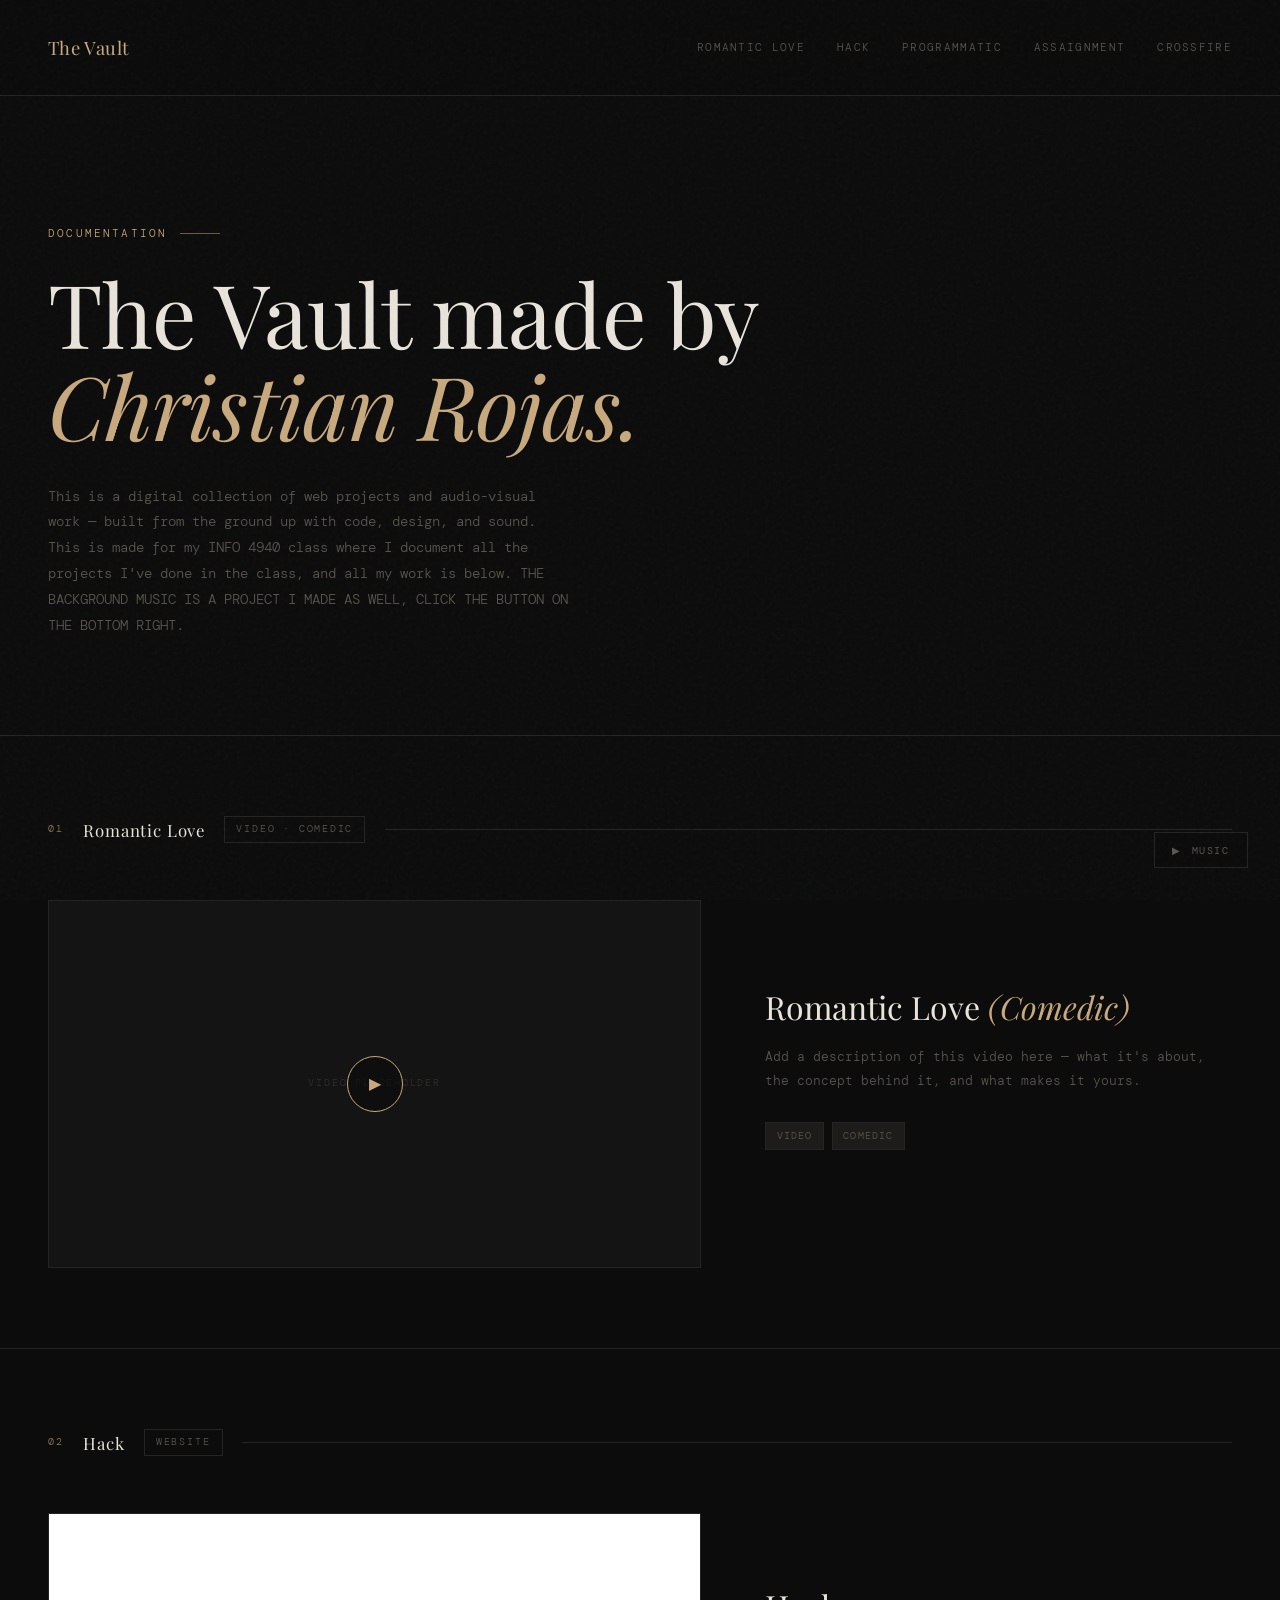
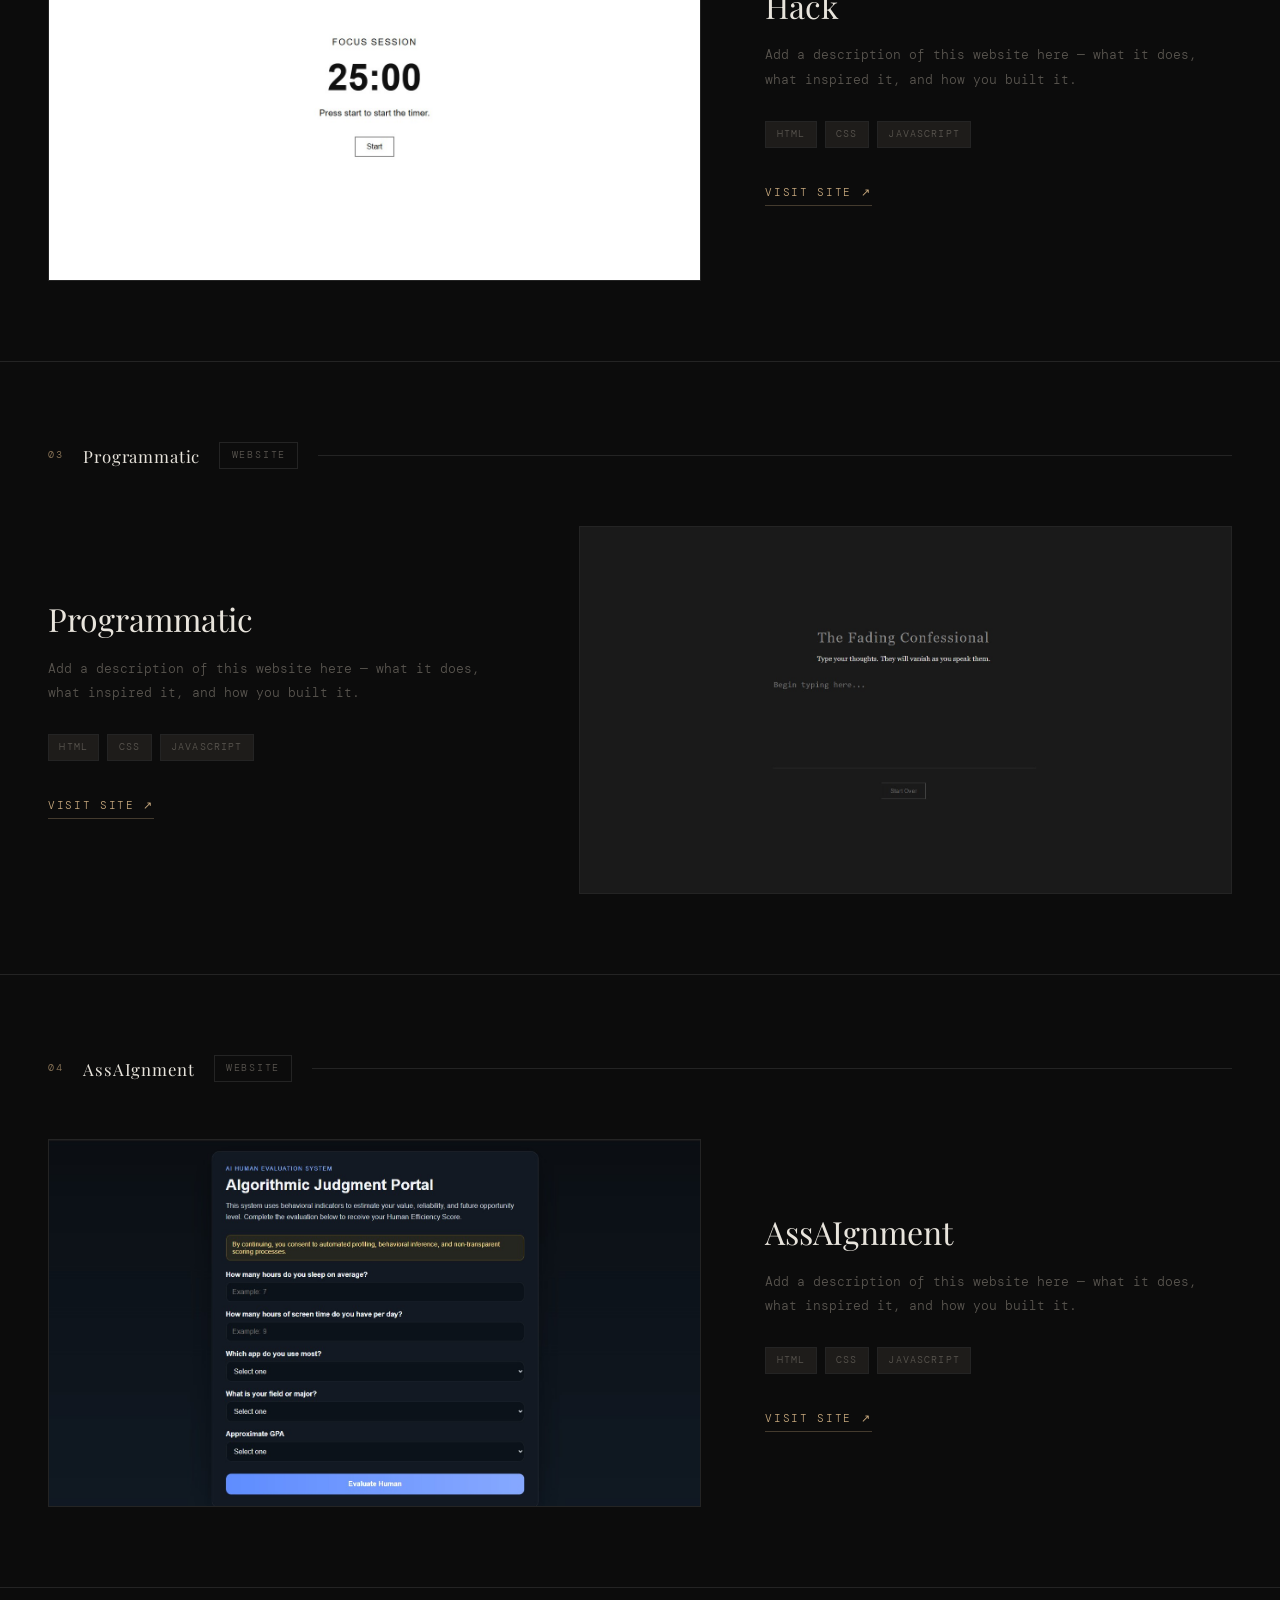
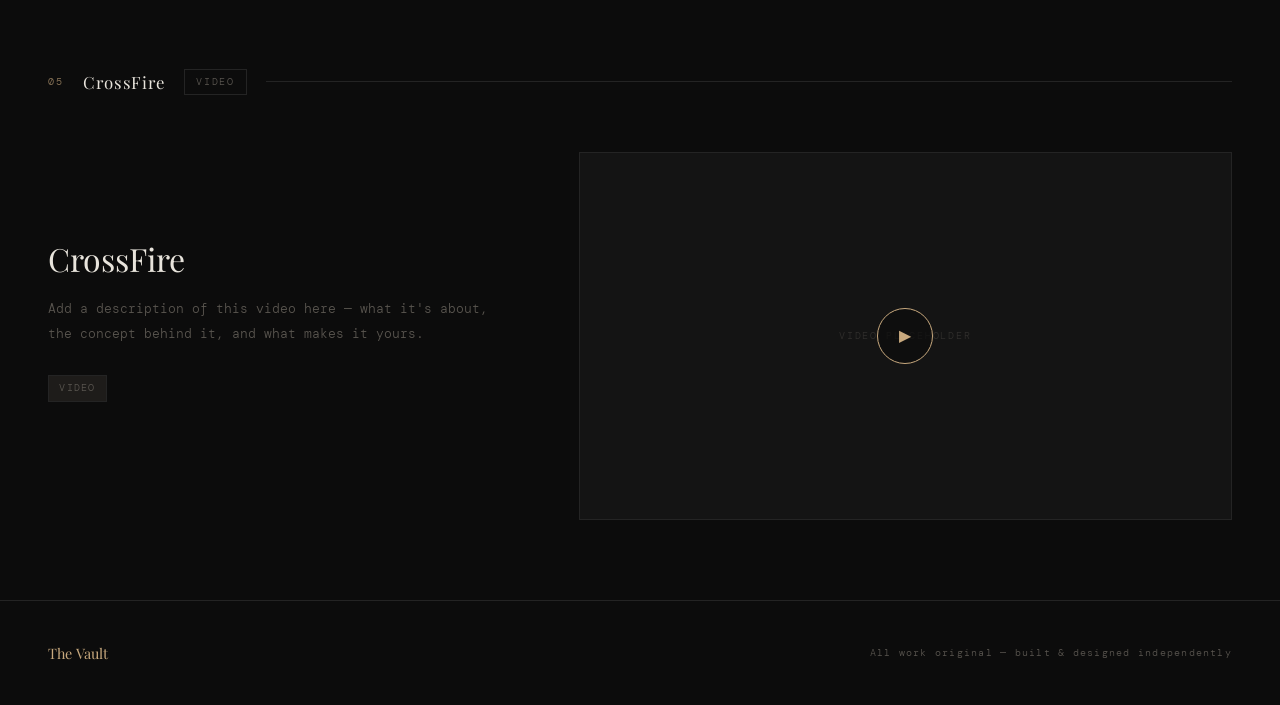
==== index.html @ bc189d31 "Update index.html" ====
<!DOCTYPE html>
<html lang="en">
<head>
  <meta charset="UTF-8" />
  <meta name="viewport" content="width=device-width, initial-scale=1.0" />
  <title>Portfolio — Creative Works</title>
  <link href="https://fonts.googleapis.com/css2?family=Playfair+Display:ital,wght@0,400;0,700;1,400&family=DM+Mono:wght@300;400&display=swap" rel="stylesheet" />
  <link rel="stylesheet" href="style.css" />
</head>
<body>

  <!-- ── BACKGROUND AUDIO ── -->
  <!-- Add your audio file path to the src attribute below -->
  <!-- Example: <source src="background.mp3" type="audio/mpeg"> -->
  <audio id="bg-audio" loop>
    <source src="background.mp3" type="audio/mpeg">
  </audio>

  <!-- ── MUSIC TOGGLE BUTTON ── -->
  <!-- This button floats in the bottom-right corner at all times -->
  <button id="music-btn" aria-label="Toggle background music">
    <span id="music-icon">▶</span>
    <span id="music-label">Music</span>
  </button>

  <!-- HEADER -->
  <header>
    <div class="logo">The Vault</div>
    <nav>
      <a href="#romantic-love">Romantic Love</a>
      <a href="#hack">Hack</a>
      <a href="#programmatic">Programmatic</a>
      <a href="#assaignment">AssAIgnment</a>
      <a href="#crossfire">CrossFire</a>
    </nav>
  </header>

  <!-- HERO -->
  <div class="hero">
    <div class="hero-label">Documentation</div>
    <h1>The Vault made by<br /><em>Christian Rojas.</em></h1>
    <p class="hero-desc">
      This is a digital collection of web projects and audio-visual work —
      built from the ground up with code, design, and sound. This is made for my INFO 4940 class where I document all the projects I've done in the class, and all my work is below. 
      THE BACKGROUND MUSIC IS A PROJECT I MADE AS WELL, CLICK THE BUTTON ON THE BOTTOM RIGHT.
    </p>
  </div>

  <!-- ── 01 · ROMANTIC LOVE ── -->
  <section id="romantic-love">
    <div class="section-divider">
      <span class="section-num">01</span>
      <h2>Romantic Love</h2>
      <span class="section-type">Video · Comedic</span>
    </div>
    <div class="project-layout">
      <div class="project-media">
        <div class="video-thumb">
          <!-- Replace src with your actual video file path -->
          <!-- <video src="videos/romantic-love.mp4" preload="metadata"></video> -->
          <span class="preview-placeholder">Video Placeholder</span>
          <div class="play-btn">▶</div>
        </div>
      </div>
      <div class="project-info">
        <div class="project-title">Romantic Love <em>(Comedic)</em></div>
        <div class="project-desc">
          Add a description of this video here — what it's about, the concept behind it, and what makes it yours.
        </div>
        <div class="card-tags">
          <span class="tag">Video</span>
          <span class="tag">Comedic</span>
        </div>
      </div>
    </div>
  </section>

  <!-- ── 02 · HACK ── -->
  <section id="hack">
    <div class="section-divider">
      <span class="section-num">02</span>
      <h2>Hack</h2>
      <span class="section-type">Website</span>
    </div>
    <div class="project-layout">
      <div class="project-media">
        <div class="preview-strip">
          <img src="HACK.jpg" alt="Hack preview" />
        </div>
      </div>
      <div class="project-info">
        <div class="project-title">Hack</div>
        <div class="project-desc">
          Add a description of this website here — what it does, what inspired it, and how you built it.
        </div>
        <div class="card-tags">
          <span class="tag">HTML</span>
          <span class="tag">CSS</span>
          <span class="tag">JavaScript</span>
        </div>
        <a class="project-link" href="https://codepen.io/cr658-stack/pen/MYjvwNa" target="_blank">Visit Site ↗</a>
      </div>
    </div>
  </section>

  <!-- ── 03 · PROGRAMMATIC ── -->
  <section id="programmatic">
    <div class="section-divider">
      <span class="section-num">03</span>
      <h2>Programmatic</h2>
      <span class="section-type">Website</span>
    </div>
    <div class="project-layout reverse">
      <div class="project-media">
        <div class="preview-strip">
          <img src="Fading Confessional.jpg" alt="Programmatic preview" /> 
        </div>
      </div>
      <div class="project-info">
        <div class="project-title">Programmatic</div>
        <div class="project-desc">
          Add a description of this website here — what it does, what inspired it, and how you built it.
        </div>
        <div class="card-tags">
          <span class="tag">HTML</span>
          <span class="tag">CSS</span>
          <span class="tag">JavaScript</span>
        </div>
        <a class="project-link" href="https://codepen.io/cr658-stack/pen/YPGXGzw" target="_blank">Visit Site ↗</a>
      </div>
    </div>
  </section>

  <!-- ── 04 · ASSAIGNMENT ── -->
  <section id="assaignment">
    <div class="section-divider">
      <span class="section-num">04</span>
      <h2>AssAIgnment</h2>
      <span class="section-type">Website</span>
    </div>
    <div class="project-layout">
      <div class="project-media">
        <div class="preview-strip">
          <img src="AssAIgnment.jpg" alt="AssAIgnment preview" /> 
        </div>
      </div>
      <div class="project-info">
        <div class="project-title">AssAIgnment</div>
        <div class="project-desc">
          Add a description of this website here — what it does, what inspired it, and how you built it.
        </div>
        <div class="card-tags">
          <span class="tag">HTML</span>
          <span class="tag">CSS</span>
          <span class="tag">JavaScript</span>
        </div>
        <a class="project-link" href="https://codepen.io/cr658-stack/pen/bNwaZyO" target="_blank">Visit Site ↗</a>
      </div>
    </div>
  </section>

  <!-- ── 05 · CROSSFIRE ── -->
  <section id="crossfire">
    <div class="section-divider">
      <span class="section-num">05</span>
      <h2>CrossFire</h2>
      <span class="section-type">Video</span>
    </div>
    <div class="project-layout reverse">
      <div class="project-media">
        <div class="video-thumb">
          <!-- Replace src with your actual video file path -->
          <!-- <video src="videos/crossfire.mp4" preload="metadata"></video> -->
          <span class="preview-placeholder">Video Placeholder</span>
          <div class="play-btn">▶</div>
        </div>
      </div>
      <div class="project-info">
        <div class="project-title">CrossFire</div>
        <div class="project-desc">
          Add a description of this video here — what it's about, the concept behind it, and what makes it yours.
        </div>
        <div class="card-tags">
          <span class="tag">Video</span>
        </div>
      </div>
    </div>
  </section>

  <!-- FOOTER -->
  <footer>
    <div class="footer-name">The Vault</div>
    <div class="footer-note">All work original — built &amp; designed independently</div>
  </footer>

  <script src="script.js"></script>
</body>
</html>
---- style.css ----
*, *::before, *::after { margin: 0; padding: 0; box-sizing: border-box; }

:root {
  --bg: #0c0c0c;
  --surface: #141414;
  --border: #242424;
  --text: #e8e4dc;
  --muted: #5a5650;
  --accent: #c8a97e;
  --accent-dim: rgba(200, 169, 126, 0.12);
  --tag-bg: #1e1c1a;
}

html { scroll-behavior: smooth; }

body {
  background: var(--bg);
  color: var(--text);
  font-family: 'DM Mono', monospace;
  font-weight: 300;
  line-height: 1.7;
  min-height: 100vh;
  overflow-x: hidden;
}

/* ── NOISE OVERLAY ── */
body::before {
  content: '';
  position: fixed;
  inset: 0;
  background-image: url("data:image/svg+xml,%3Csvg viewBox='0 0 256 256' xmlns='http://www.w3.org/2000/svg'%3E%3Cfilter id='noise'%3E%3CfeTurbulence type='fractalNoise' baseFrequency='0.9' numOctaves='4' stitchTiles='stitch'/%3E%3C/filter%3E%3Crect width='100%25' height='100%25' filter='url(%23noise)' opacity='0.04'/%3E%3C/svg%3E");
  pointer-events: none;
  z-index: 999;
  opacity: 0.6;
}

/* ── HEADER ── */
header {
  display: flex;
  justify-content: space-between;
  align-items: center;
  padding: 2rem 3rem;
  border-bottom: 1px solid var(--border);
  position: sticky;
  top: 0;
  background: rgba(12, 12, 12, 0.92);
  backdrop-filter: blur(12px);
  z-index: 100;
}

.logo {
  font-family: 'Playfair Display', serif;
  font-size: 1.15rem;
  letter-spacing: 0.02em;
  color: var(--accent);
}

nav {
  display: flex;
  gap: 2rem;
}

nav a {
  color: var(--muted);
  text-decoration: none;
  font-size: 0.68rem;
  letter-spacing: 0.12em;
  text-transform: uppercase;
  transition: color 0.2s;
}

nav a:hover { color: var(--text); }

/* ── HERO ── */
.hero {
  padding: 8rem 3rem 6rem;
  max-width: 900px;
}

.hero-label {
  font-size: 0.68rem;
  letter-spacing: 0.2em;
  text-transform: uppercase;
  color: var(--accent);
  margin-bottom: 1.5rem;
  display: flex;
  align-items: center;
  gap: 0.8rem;
}

.hero-label::after {
  content: '';
  display: block;
  width: 40px;
  height: 1px;
  background: var(--accent);
  opacity: 0.5;
}

h1 {
  font-family: 'Playfair Display', serif;
  font-size: clamp(3rem, 7vw, 5.5rem);
  line-height: 1.05;
  font-weight: 400;
  letter-spacing: -0.01em;
  margin-bottom: 2rem;
}

h1 em {
  font-style: italic;
  color: var(--accent);
}

.hero-desc {
  font-size: 0.85rem;
  color: var(--muted);
  max-width: 520px;
  line-height: 1.9;
}

/* ── SECTION ── */
section {
  padding: 5rem 3rem;
  border-top: 1px solid var(--border);
}

/* ── SECTION DIVIDER ── */
.section-divider {
  display: flex;
  align-items: center;
  gap: 1.2rem;
  margin-bottom: 3.5rem;
}

.section-num {
  font-size: 0.62rem;
  letter-spacing: 0.2em;
  color: var(--accent);
  opacity: 0.7;
}

.section-divider h2 {
  font-family: 'Playfair Display', serif;
  font-size: 1.05rem;
  font-weight: 400;
  letter-spacing: 0.05em;
  color: var(--text);
  white-space: nowrap;
}

.section-type {
  font-size: 0.62rem;
  letter-spacing: 0.18em;
  text-transform: uppercase;
  color: var(--muted);
  padding: 0.25rem 0.7rem;
  border: 1px solid var(--border);
}

.section-divider::after {
  content: '';
  flex: 1;
  height: 1px;
  background: var(--border);
}

/* ── PROJECT LAYOUT ── */
.project-layout {
  display: grid;
  grid-template-columns: 1.4fr 1fr;
  gap: 4rem;
  align-items: center;
}

.project-layout.reverse {
  grid-template-columns: 1fr 1.4fr;
}

.project-layout.reverse .project-media { order: 2; }
.project-layout.reverse .project-info  { order: 1; }

/* ── PROJECT MEDIA ── */
.preview-strip {
  width: 100%;
  aspect-ratio: 16/9;
  background: var(--surface);
  border: 1px solid var(--border);
  display: flex;
  align-items: center;
  justify-content: center;
  overflow: hidden;
}

.preview-strip img {
  width: 100%;
  height: 100%;
  object-fit: cover;
  display: block;
}

.preview-placeholder {
  font-size: 0.62rem;
  letter-spacing: 0.18em;
  text-transform: uppercase;
  color: var(--muted);
  opacity: 0.4;
}

.video-thumb {
  width: 100%;
  aspect-ratio: 16/9;
  background: var(--surface);
  border: 1px solid var(--border);
  display: flex;
  align-items: center;
  justify-content: center;
  position: relative;
  overflow: hidden;
}

.video-thumb video {
  width: 100%;
  height: 100%;
  object-fit: cover;
  display: block;
}

.play-btn {
  position: absolute;
  width: 56px;
  height: 56px;
  border: 1px solid var(--accent);
  border-radius: 50%;
  display: flex;
  align-items: center;
  justify-content: center;
  color: var(--accent);
  font-size: 1rem;
  cursor: pointer;
  transition: background 0.2s, transform 0.2s;
  background: rgba(12, 12, 12, 0.7);
  z-index: 2;
}

.play-btn:hover {
  background: var(--accent);
  color: var(--bg);
  transform: scale(1.08);
}

/* ── PROJECT INFO ── */
.project-title {
  font-family: 'Playfair Display', serif;
  font-size: 2rem;
  font-weight: 400;
  line-height: 1.15;
  margin-bottom: 1.2rem;
}

.project-title em {
  font-style: italic;
  color: var(--accent);
}

.project-desc {
  font-size: 0.8rem;
  color: var(--muted);
  line-height: 1.9;
  margin-bottom: 1.8rem;
}

.card-tags {
  display: flex;
  flex-wrap: wrap;
  gap: 0.5rem;
  margin-bottom: 1.8rem;
}

.tag {
  font-size: 0.6rem;
  letter-spacing: 0.12em;
  text-transform: uppercase;
  padding: 0.28rem 0.65rem;
  background: var(--tag-bg);
  border: 1px solid var(--border);
  color: var(--muted);
}

.project-link {
  display: inline-block;
  font-size: 0.7rem;
  letter-spacing: 0.15em;
  text-transform: uppercase;
  color: var(--accent);
  text-decoration: none;
  border-bottom: 1px solid rgba(200, 169, 126, 0.3);
  padding-bottom: 0.2rem;
  transition: border-color 0.2s;
}

.project-link:hover {
  border-color: var(--accent);
}

/* ── MUSIC TOGGLE BUTTON ── */
#music-btn {
  position: fixed;
  bottom: 2rem;
  right: 2rem;
  z-index: 200;
  display: flex;
  align-items: center;
  gap: 0.6rem;
  padding: 0.65rem 1.1rem;
  background: rgba(12, 12, 12, 0.85);
  border: 1px solid var(--border);
  color: var(--muted);
  font-family: 'DM Mono', monospace;
  font-size: 0.65rem;
  letter-spacing: 0.15em;
  text-transform: uppercase;
  cursor: pointer;
  backdrop-filter: blur(10px);
  transition: border-color 0.2s, color 0.2s;
}

#music-btn:hover {
  border-color: var(--accent);
  color: var(--accent);
}

#music-btn.playing {
  border-color: var(--accent);
  color: var(--accent);
}

#music-icon {
  font-size: 0.6rem;
}

/* ── FOOTER ── */
footer {
  border-top: 1px solid var(--border);
  padding: 2.5rem 3rem;
  display: flex;
  justify-content: space-between;
  align-items: center;
}

.footer-name {
  font-family: 'Playfair Display', serif;
  font-size: 0.9rem;
  color: var(--accent);
}

.footer-note {
  font-size: 0.65rem;
  letter-spacing: 0.12em;
  color: var(--muted);
}

/* ── ANIMATIONS ── */
@keyframes fadeUp {
  from { opacity: 0; transform: translateY(24px); }
  to   { opacity: 1; transform: translateY(0); }
}

.hero > * {
  animation: fadeUp 0.7s ease both;
}

.hero > *:nth-child(1) { animation-delay: 0.1s; }
.hero > *:nth-child(2) { animation-delay: 0.2s; }
.hero > *:nth-child(3) { animation-delay: 0.35s; }

/* ── RESPONSIVE ── */
@media (max-width: 768px) {
  header { padding: 1.5rem; flex-direction: column; gap: 1rem; }
  nav { gap: 1rem; flex-wrap: wrap; justify-content: center; }
  .hero { padding: 5rem 1.5rem 4rem; }
  section { padding: 4rem 1.5rem; }
  .project-layout,
  .project-layout.reverse {
    grid-template-columns: 1fr;
    gap: 2rem;
  }
  .project-layout.reverse .project-media { order: 0; }
  .project-layout.reverse .project-info  { order: 0; }
  footer { flex-direction: column; gap: 0.5rem; text-align: center; padding: 2rem 1.5rem; }
}
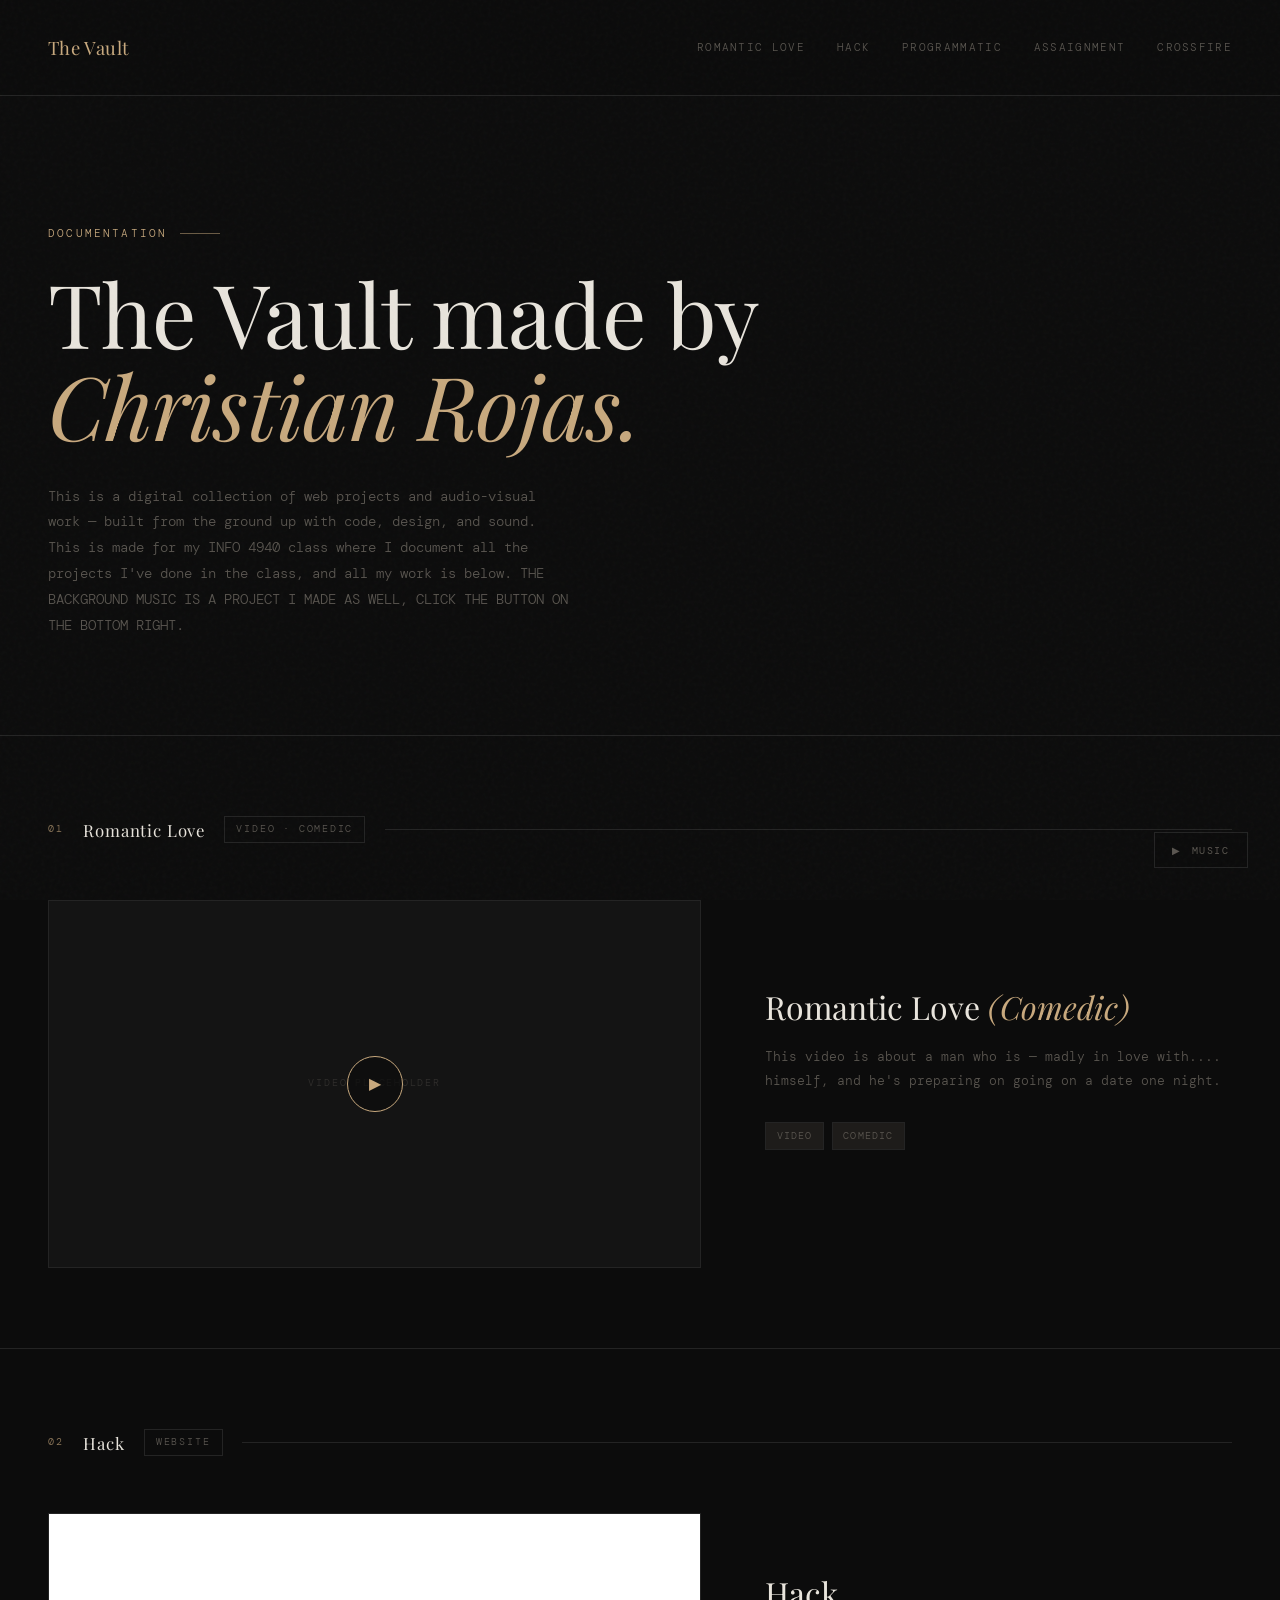
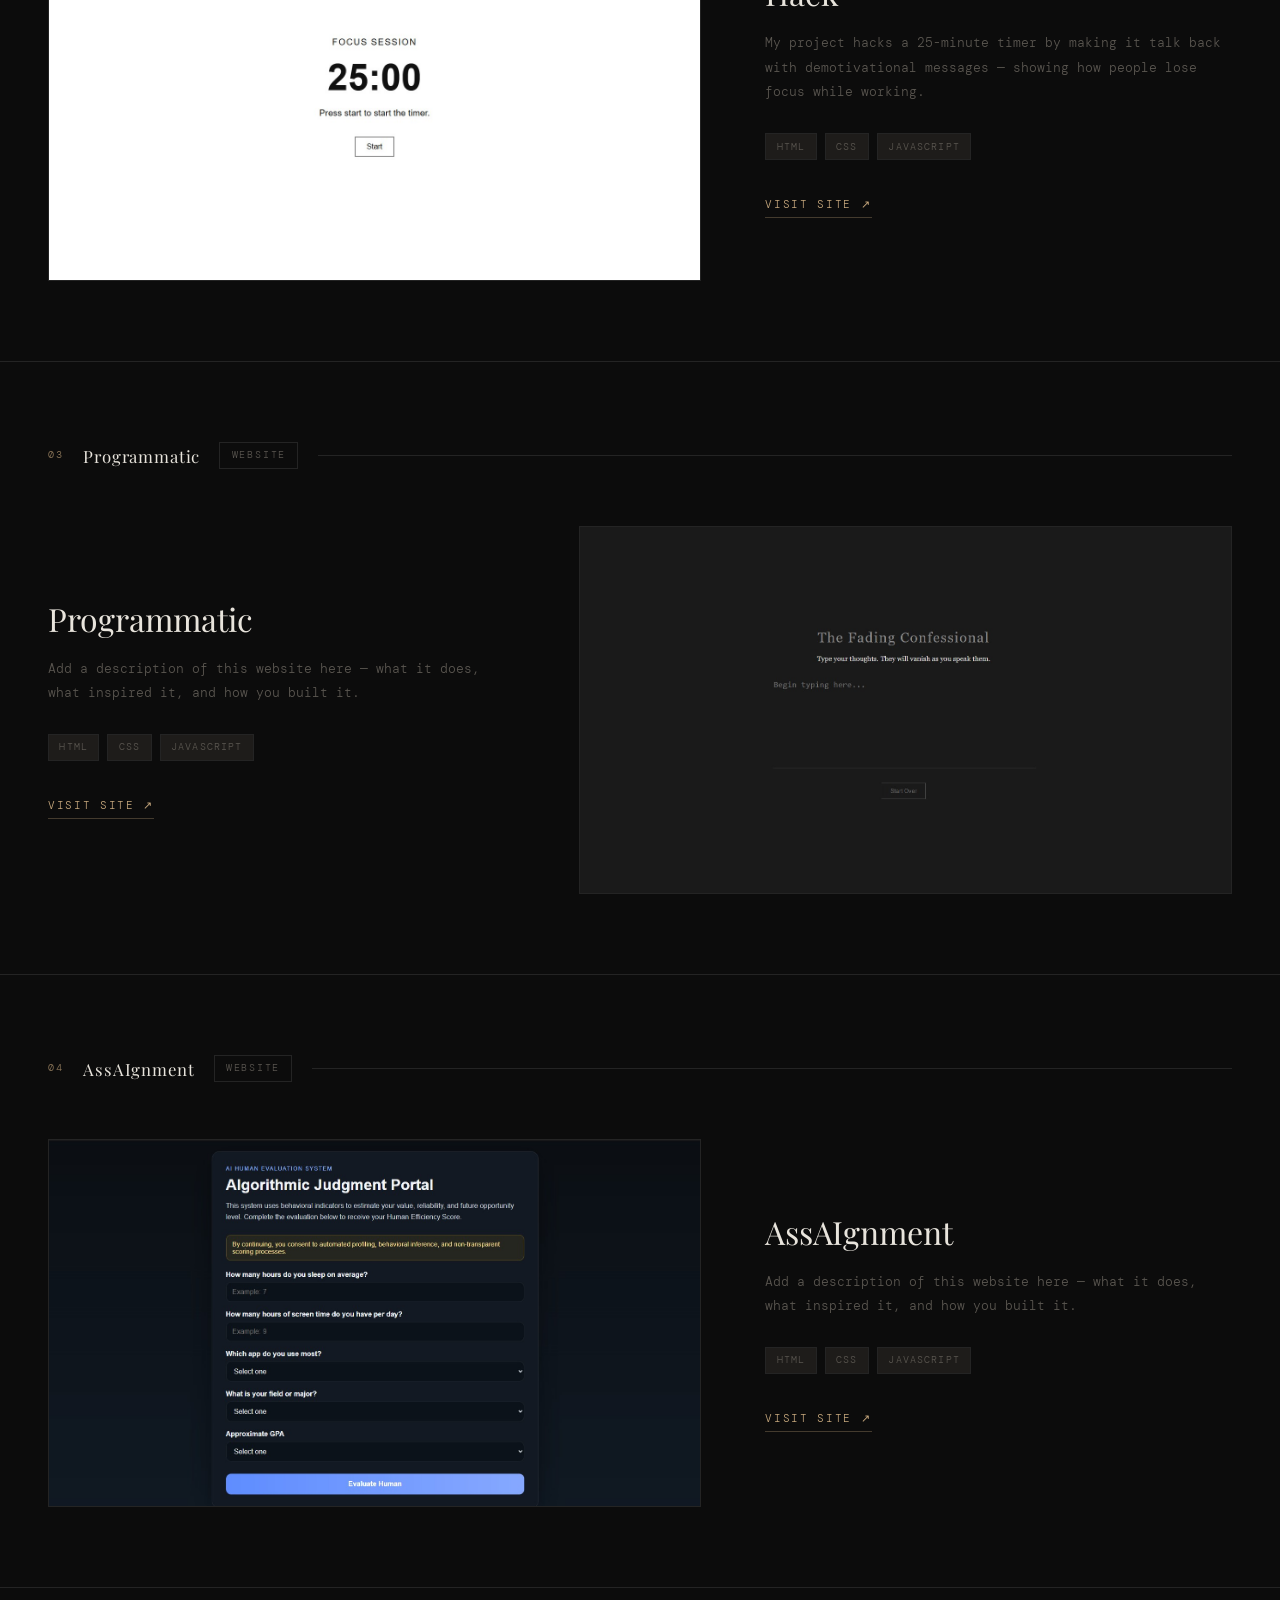
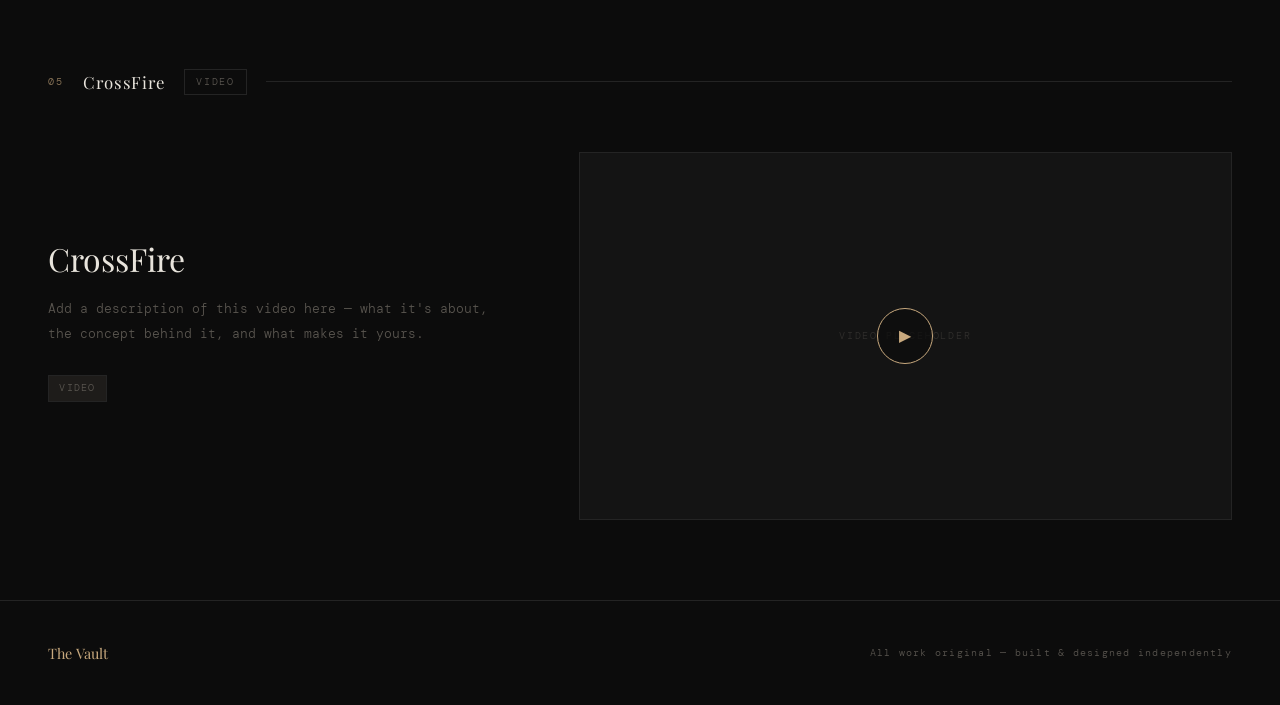
==== commit eb9b3516: "Update index.html" ====
--- a/index.html
+++ b/index.html
@@ -65,7 +65,7 @@
       <div class="project-info">
         <div class="project-title">Romantic Love <em>(Comedic)</em></div>
         <div class="project-desc">
-          Add a description of this video here — what it's about, the concept behind it, and what makes it yours.
+          This video is about a man who is — madly in love with.... himself, and he's preparing on going on a date one night.
         </div>
         <div class="card-tags">
           <span class="tag">Video</span>
@@ -91,7 +91,7 @@
       <div class="project-info">
         <div class="project-title">Hack</div>
         <div class="project-desc">
-          Add a description of this website here — what it does, what inspired it, and how you built it.
+        My project hacks a 25-minute timer by making it talk back with demotivational messages — showing how people lose focus while working.
         </div>
         <div class="card-tags">
           <span class="tag">HTML</span>
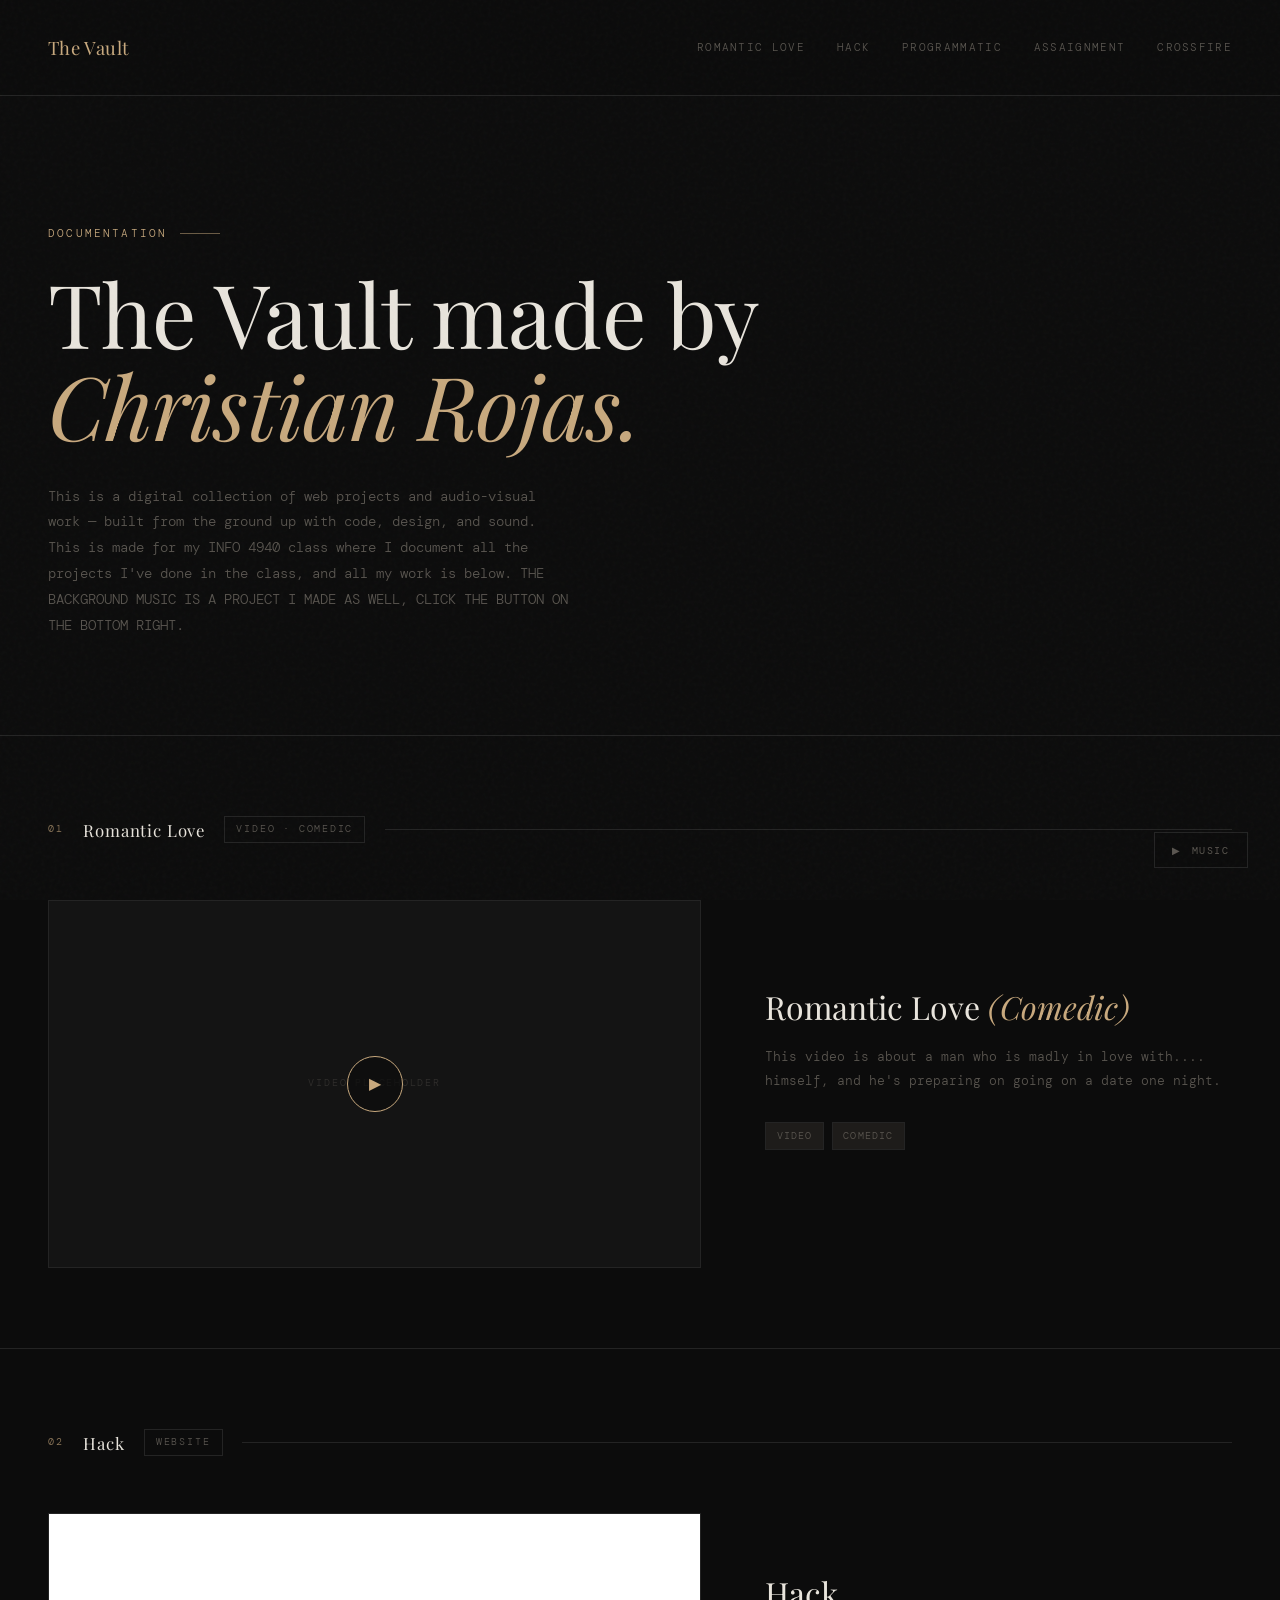
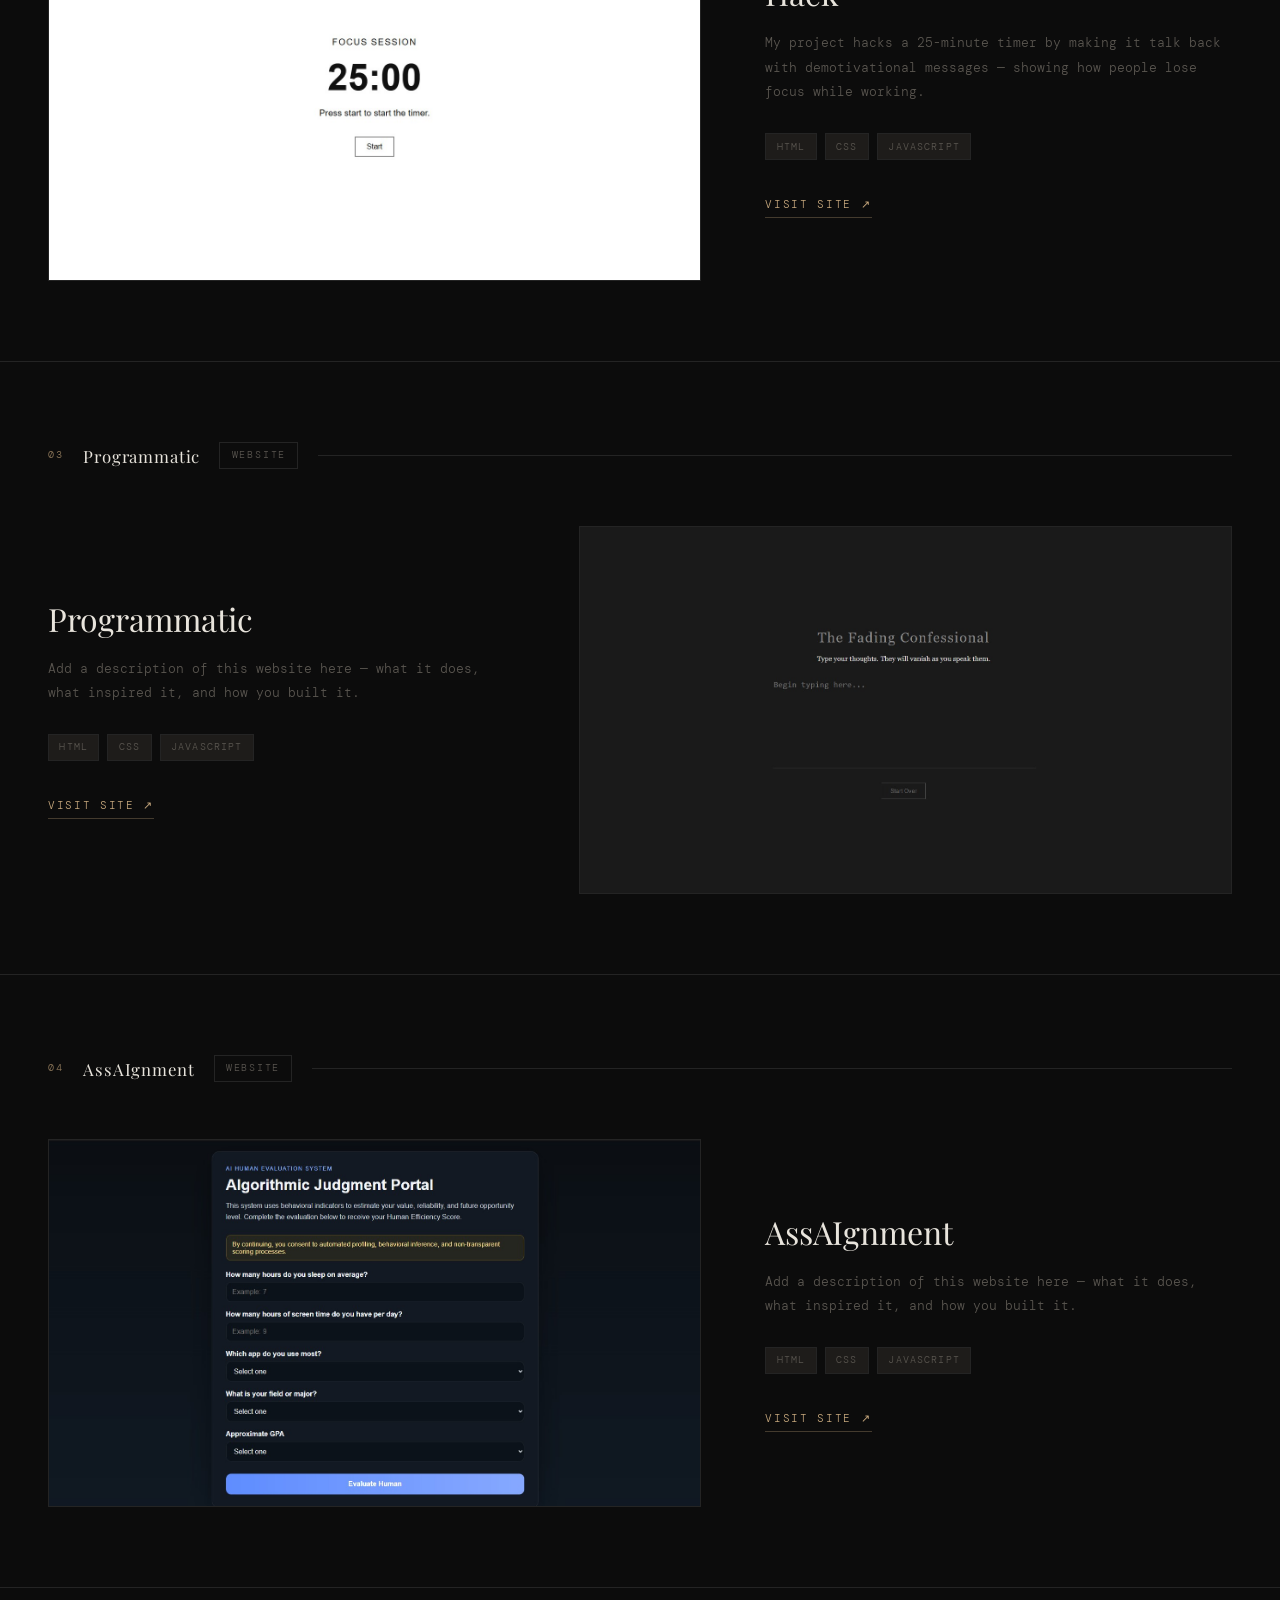
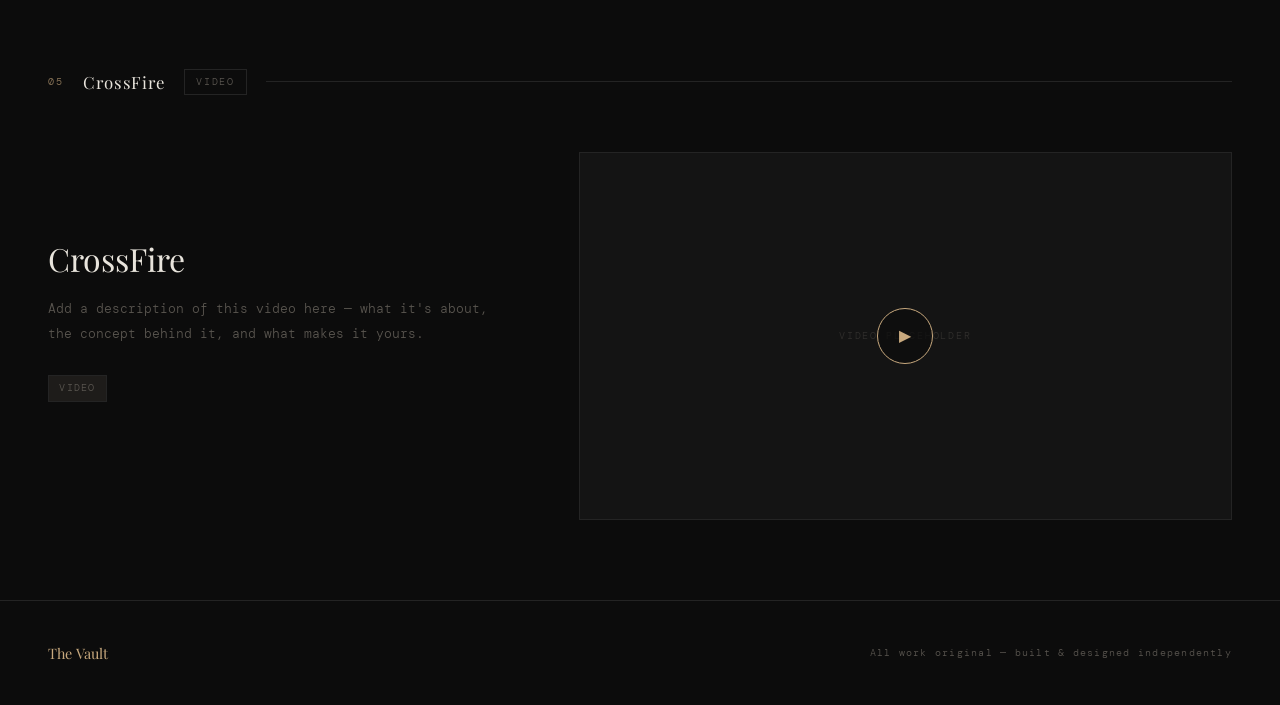
==== commit 05daa822: "Update index.html" ====
--- a/index.html
+++ b/index.html
@@ -65,7 +65,7 @@
       <div class="project-info">
         <div class="project-title">Romantic Love <em>(Comedic)</em></div>
         <div class="project-desc">
-          This video is about a man who is — madly in love with.... himself, and he's preparing on going on a date one night.
+          This video is about a man who is madly in love with.... himself, and he's preparing on going on a date one night.
         </div>
         <div class="card-tags">
           <span class="tag">Video</span>
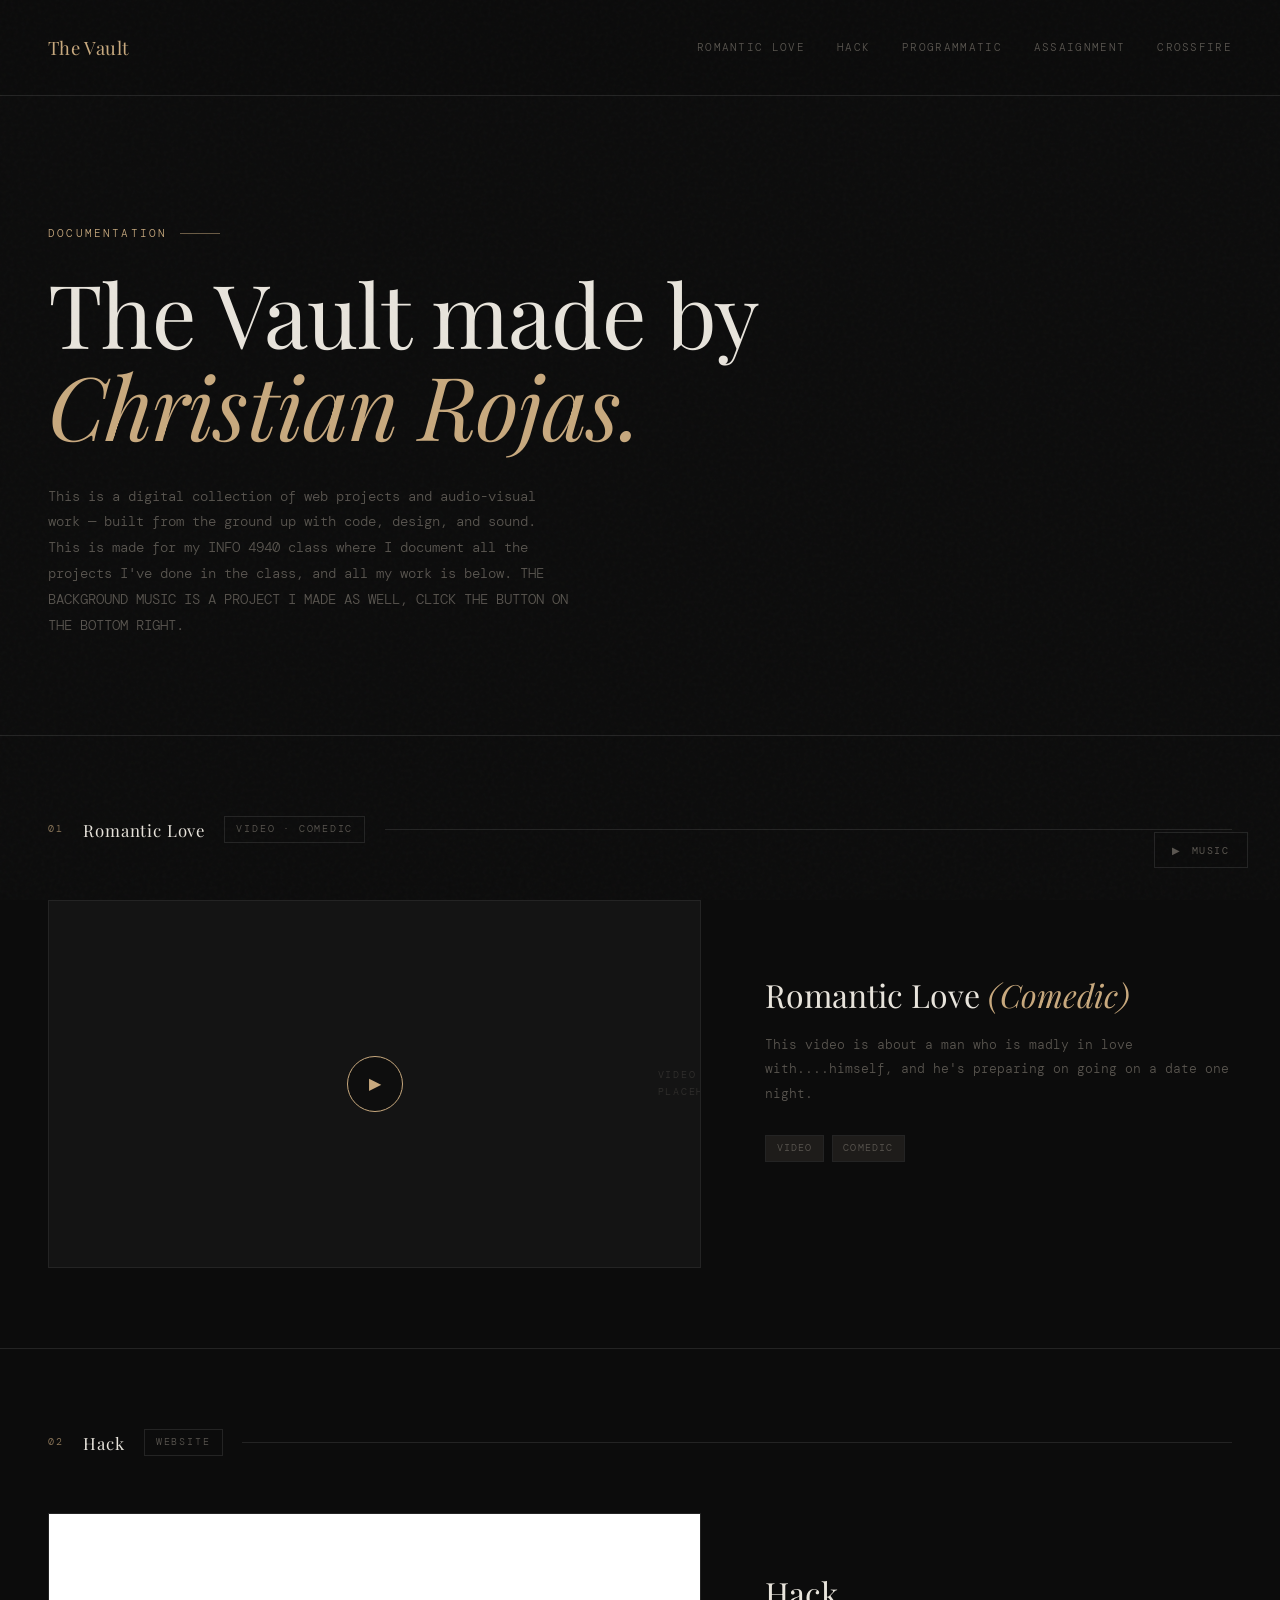
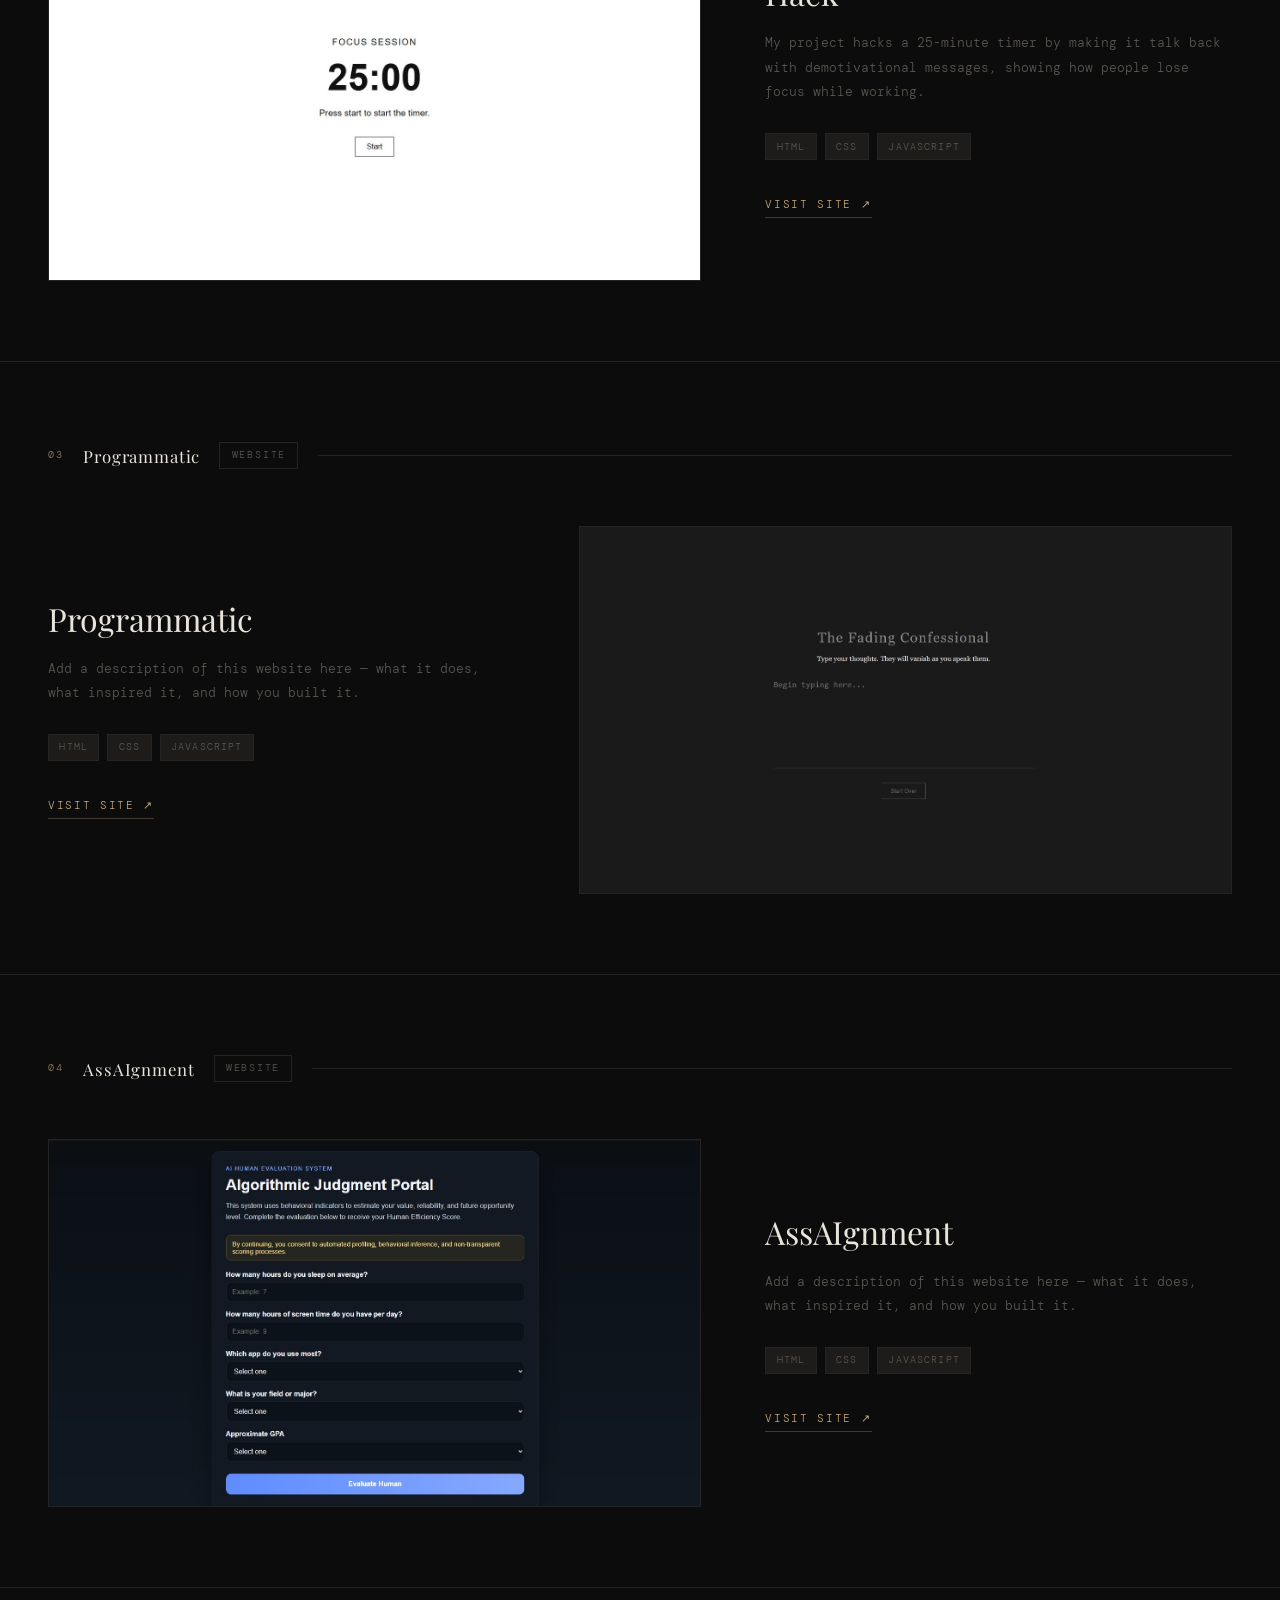
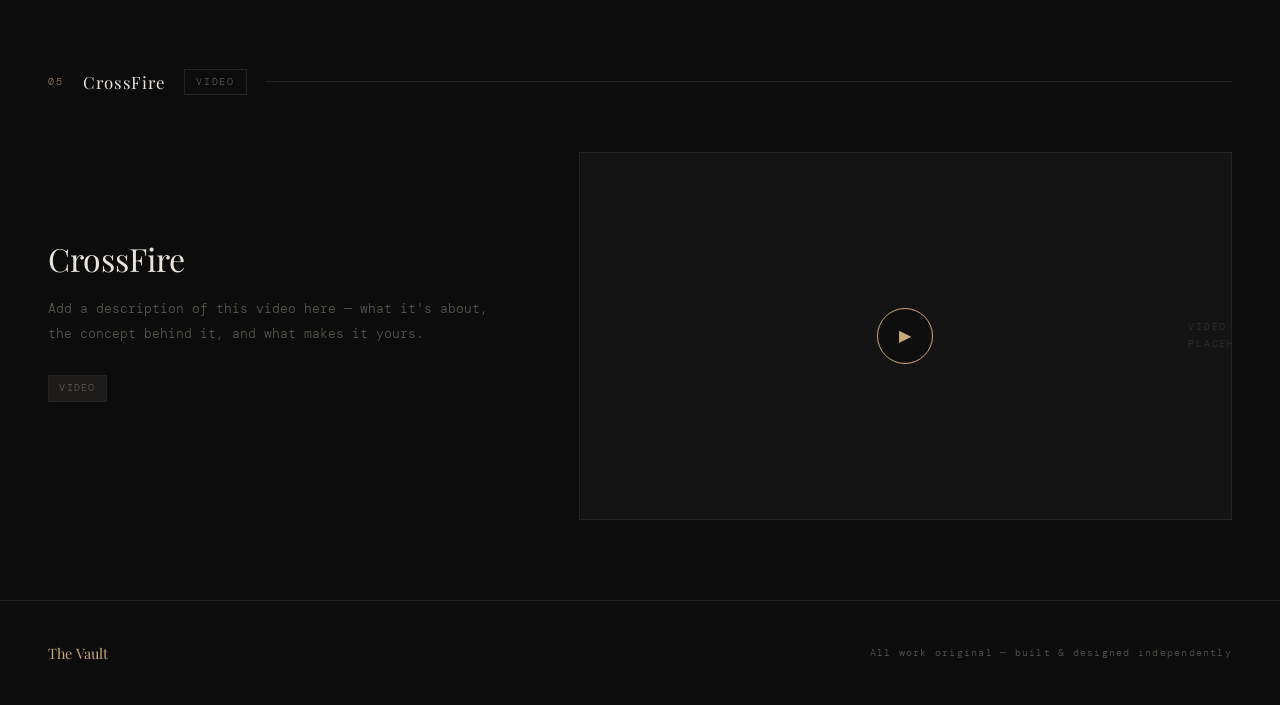
==== commit 87a2b76d: "Update index.html" ====
--- a/index.html
+++ b/index.html
@@ -56,8 +56,7 @@
     <div class="project-layout">
       <div class="project-media">
         <div class="video-thumb">
-          <!-- Replace src with your actual video file path -->
-          <!-- <video src="videos/romantic-love.mp4" preload="metadata"></video> -->
+          <video src="love.mp4" preload="metadata"></video>
           <span class="preview-placeholder">Video Placeholder</span>
           <div class="play-btn">▶</div>
         </div>
@@ -65,7 +64,7 @@
       <div class="project-info">
         <div class="project-title">Romantic Love <em>(Comedic)</em></div>
         <div class="project-desc">
-          This video is about a man who is madly in love with.... himself, and he's preparing on going on a date one night.
+          This video is about a man who is madly in love with....himself, and he's preparing on going on a date one night.
         </div>
         <div class="card-tags">
           <span class="tag">Video</span>
@@ -91,7 +90,7 @@
       <div class="project-info">
         <div class="project-title">Hack</div>
         <div class="project-desc">
-        My project hacks a 25-minute timer by making it talk back with demotivational messages — showing how people lose focus while working.
+        My project hacks a 25-minute timer by making it talk back with demotivational messages, showing how people lose focus while working.
         </div>
         <div class="card-tags">
           <span class="tag">HTML</span>
@@ -169,8 +168,7 @@
     <div class="project-layout reverse">
       <div class="project-media">
         <div class="video-thumb">
-          <!-- Replace src with your actual video file path -->
-          <!-- <video src="videos/crossfire.mp4" preload="metadata"></video> -->
+          <video src="Final.mp4" preload="metadata"></video> 
           <span class="preview-placeholder">Video Placeholder</span>
           <div class="play-btn">▶</div>
         </div>
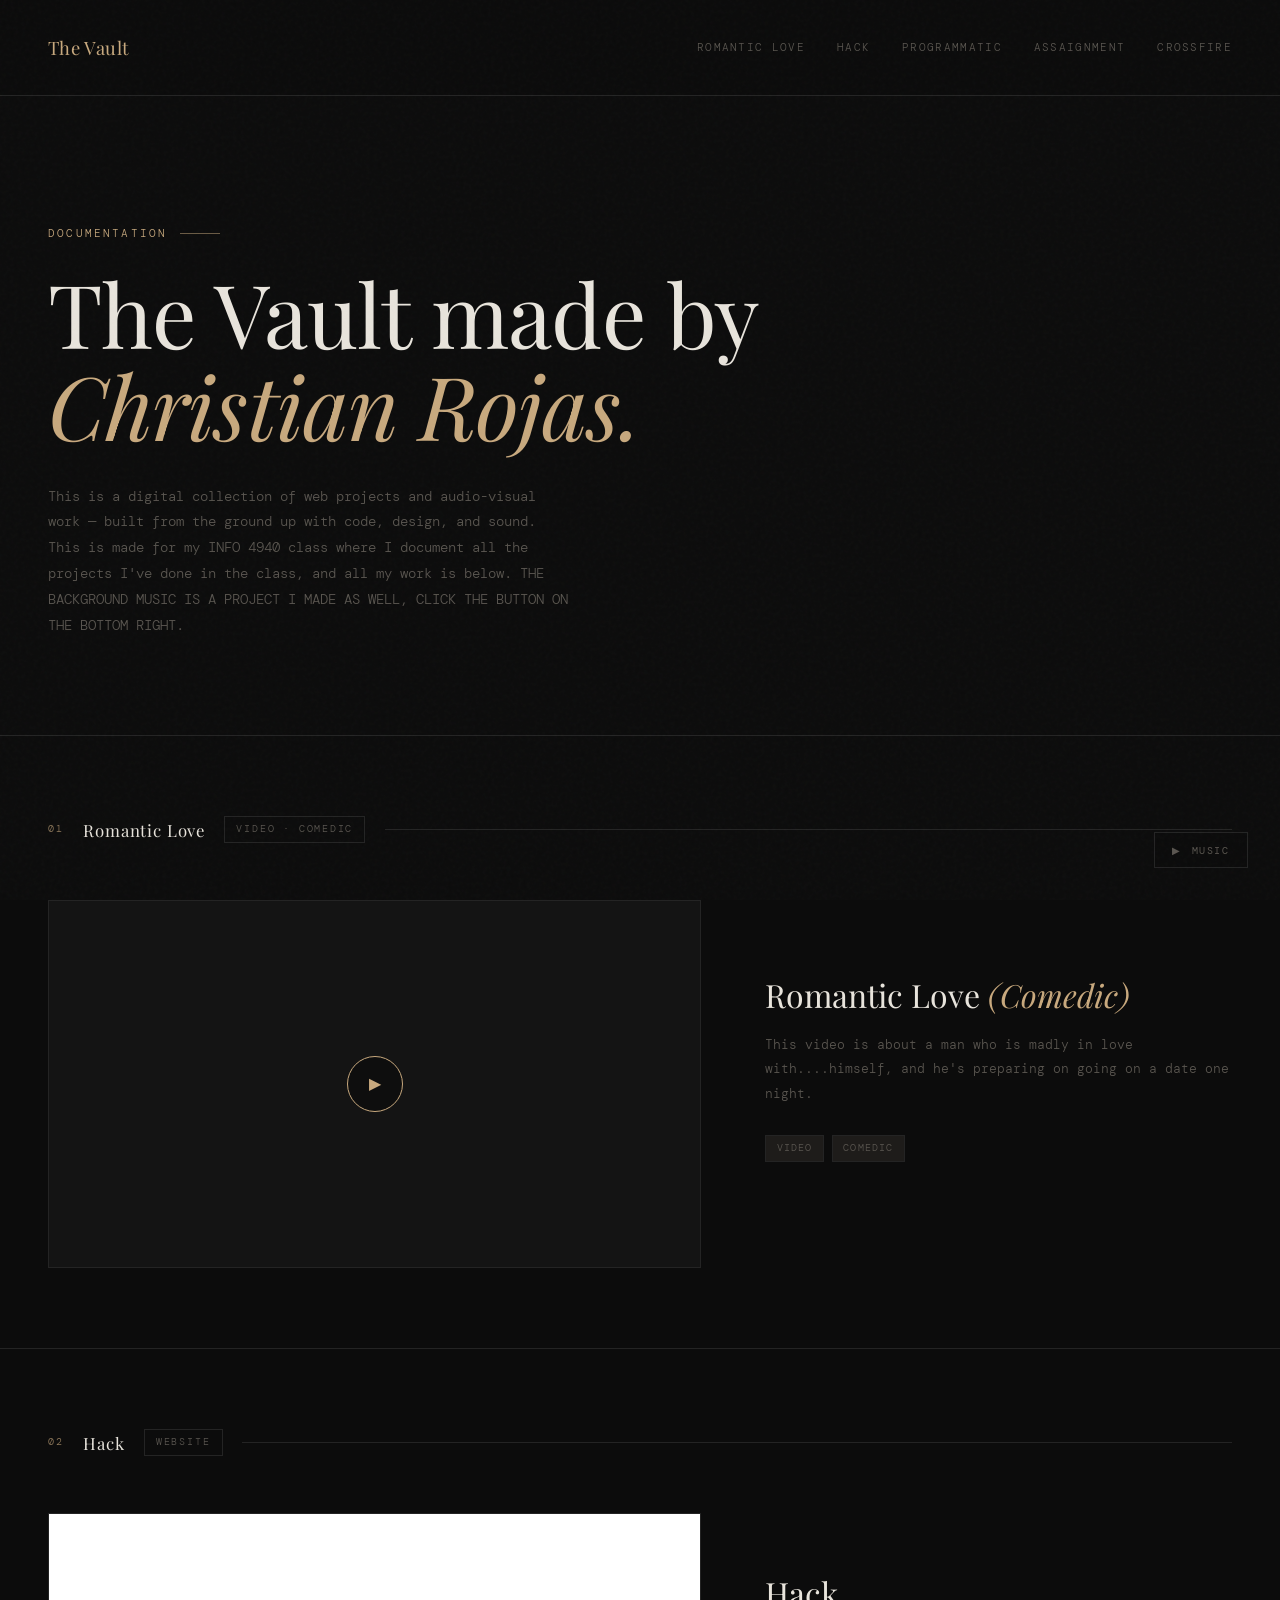
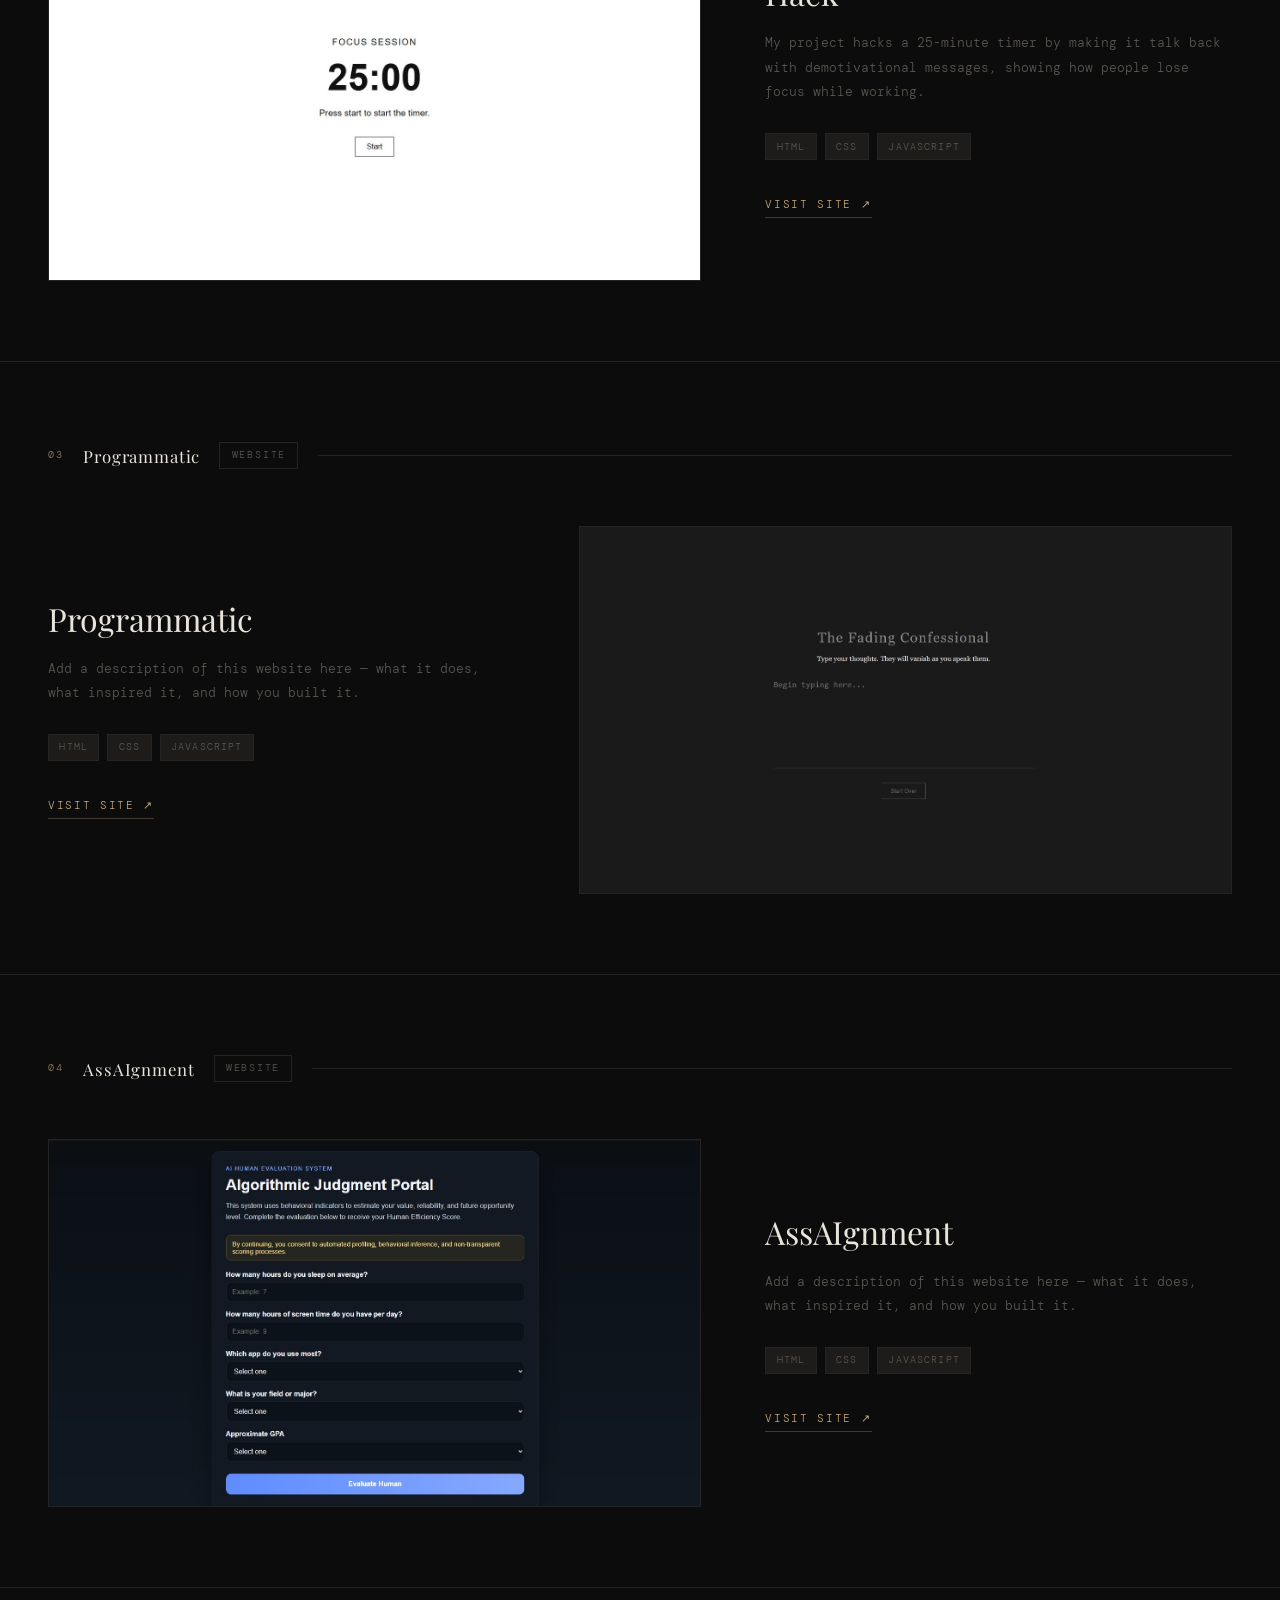
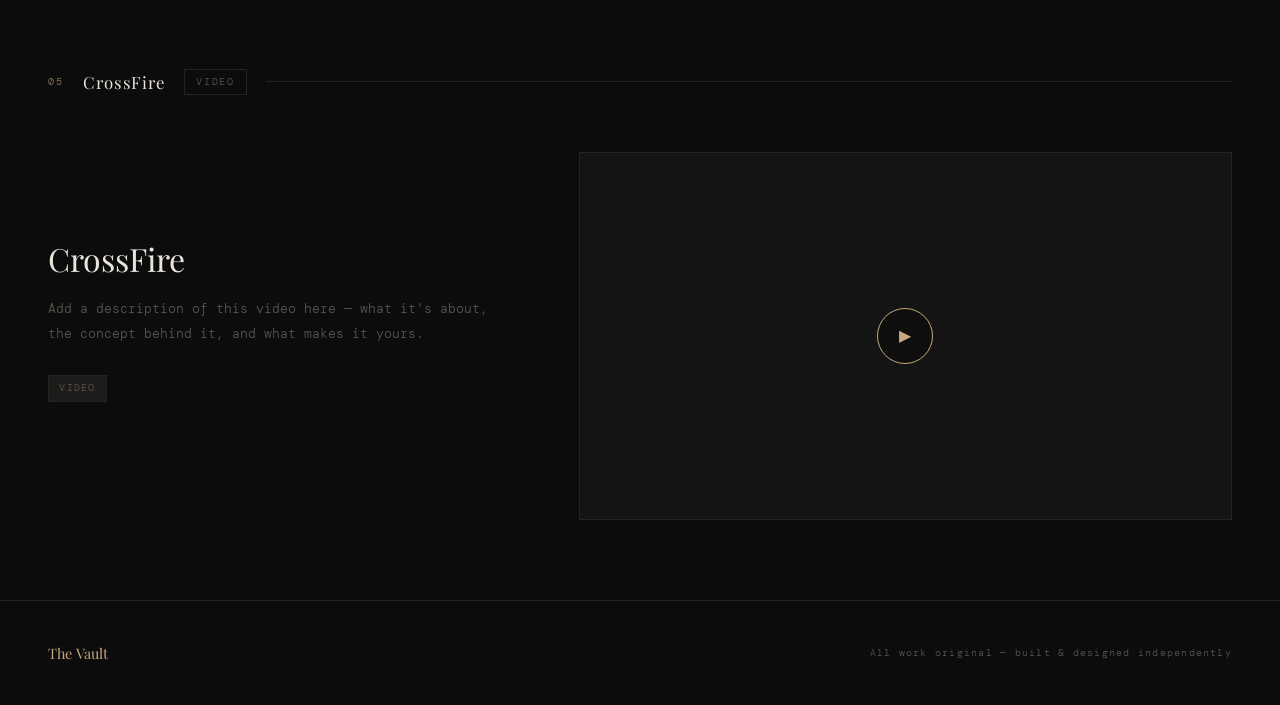
==== commit 8c849ffd: "Update index.html" ====
--- a/index.html
+++ b/index.html
@@ -57,7 +57,6 @@
       <div class="project-media">
         <div class="video-thumb">
           <video src="love.mp4" preload="metadata"></video>
-          <span class="preview-placeholder">Video Placeholder</span>
           <div class="play-btn">▶</div>
         </div>
       </div>
@@ -169,7 +168,6 @@
       <div class="project-media">
         <div class="video-thumb">
           <video src="Final.mp4" preload="metadata"></video> 
-          <span class="preview-placeholder">Video Placeholder</span>
           <div class="play-btn">▶</div>
         </div>
       </div>
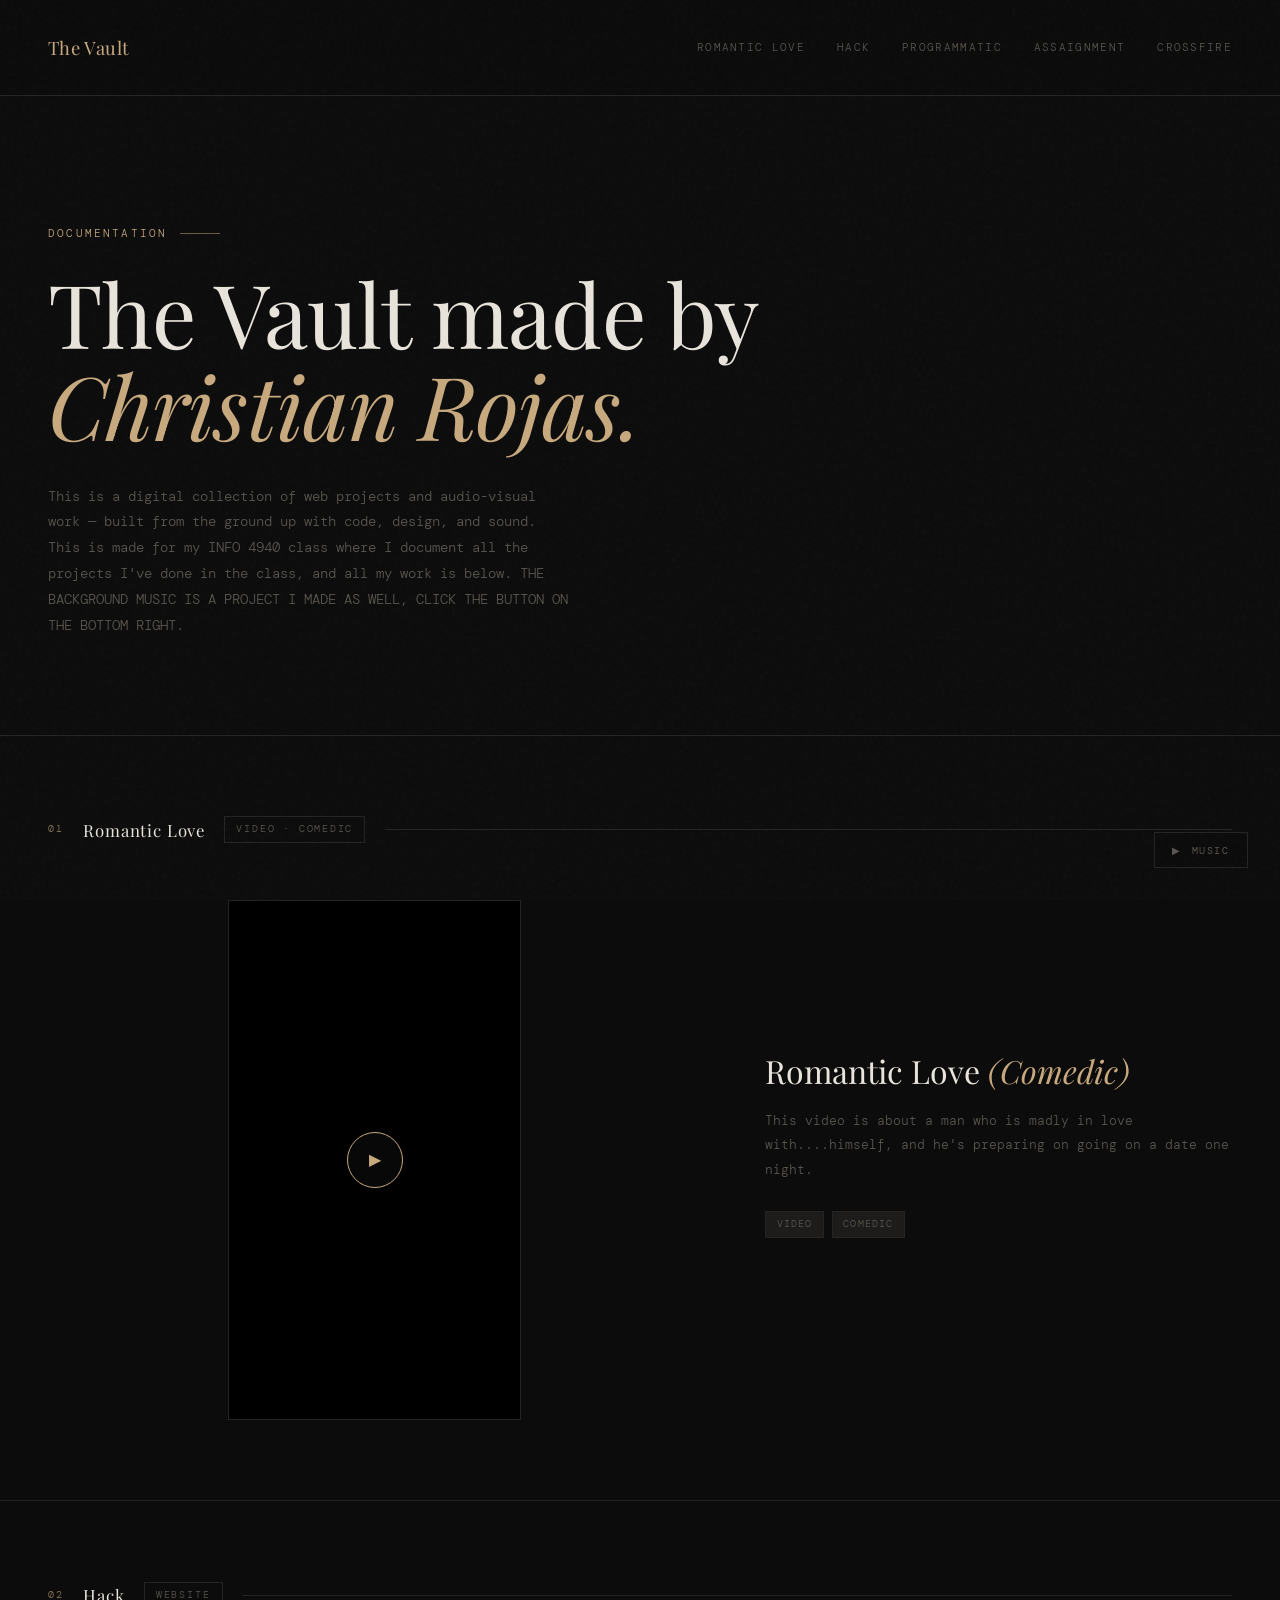
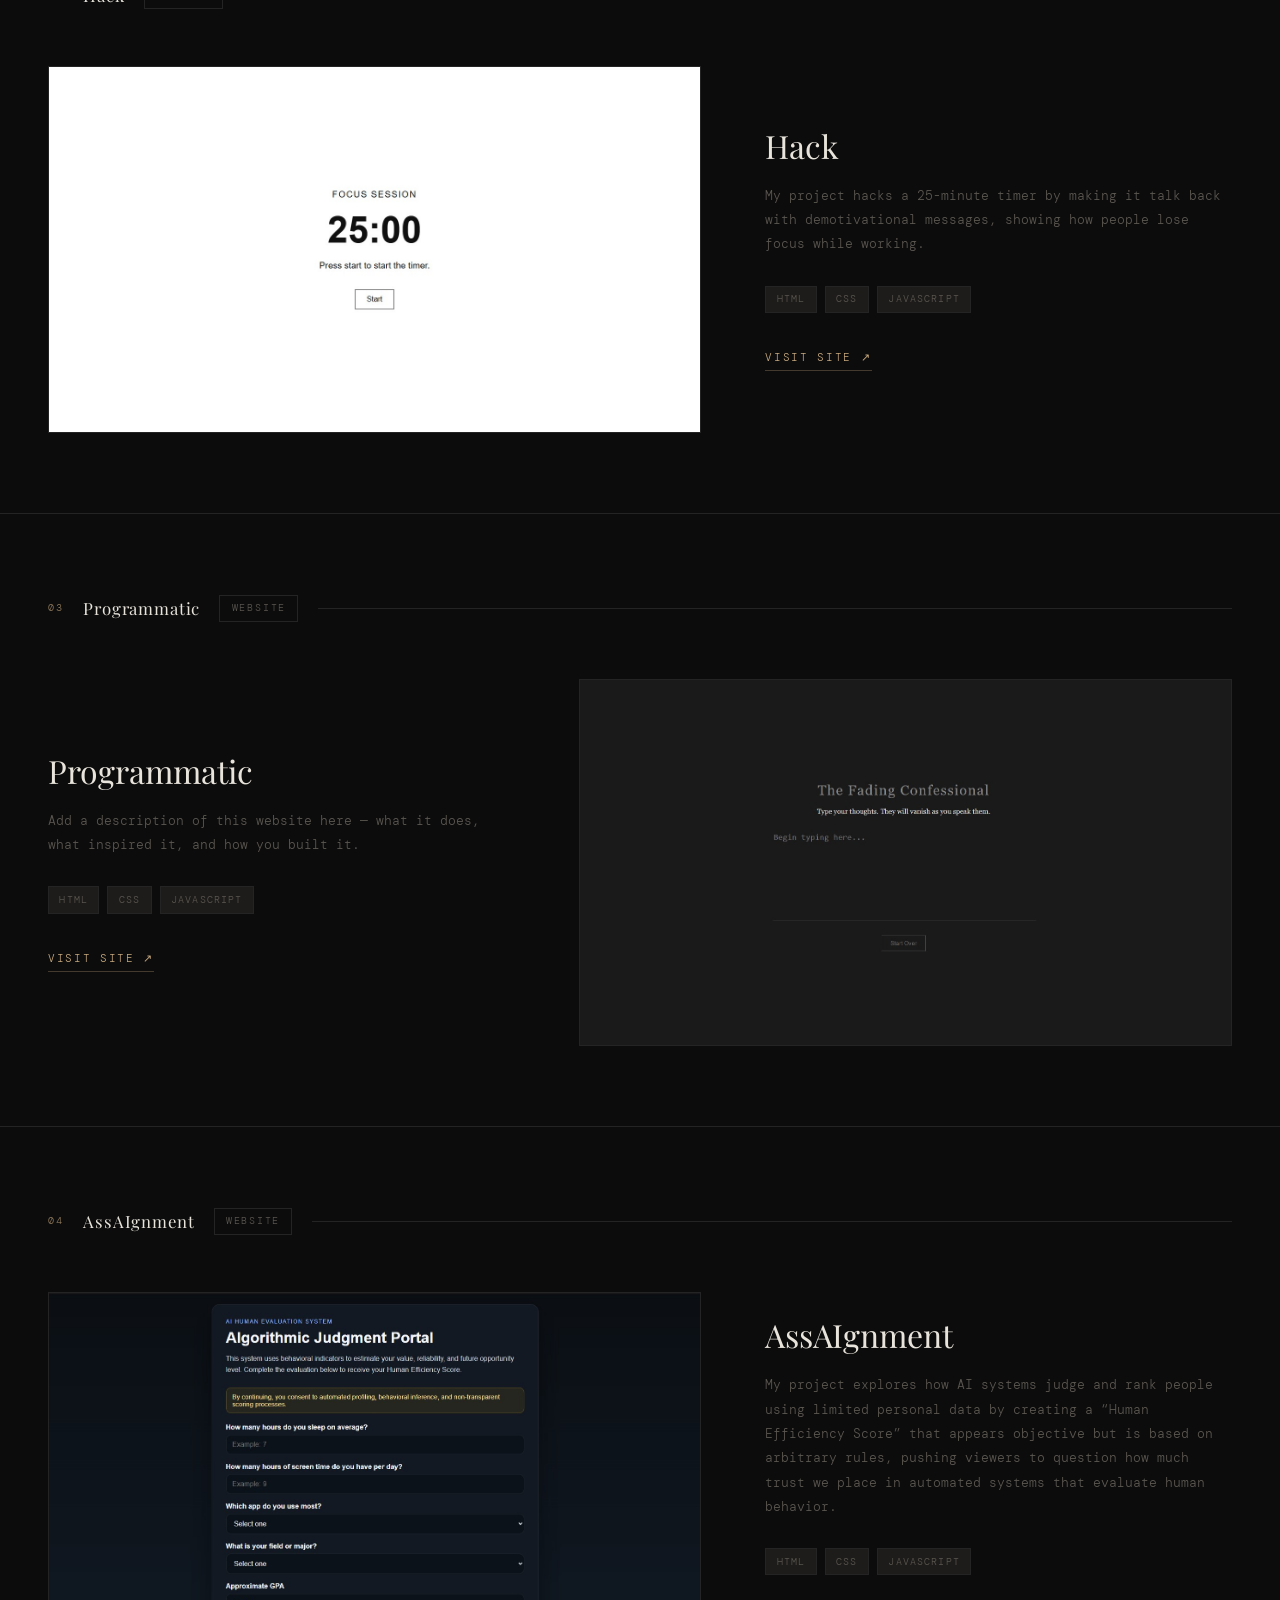
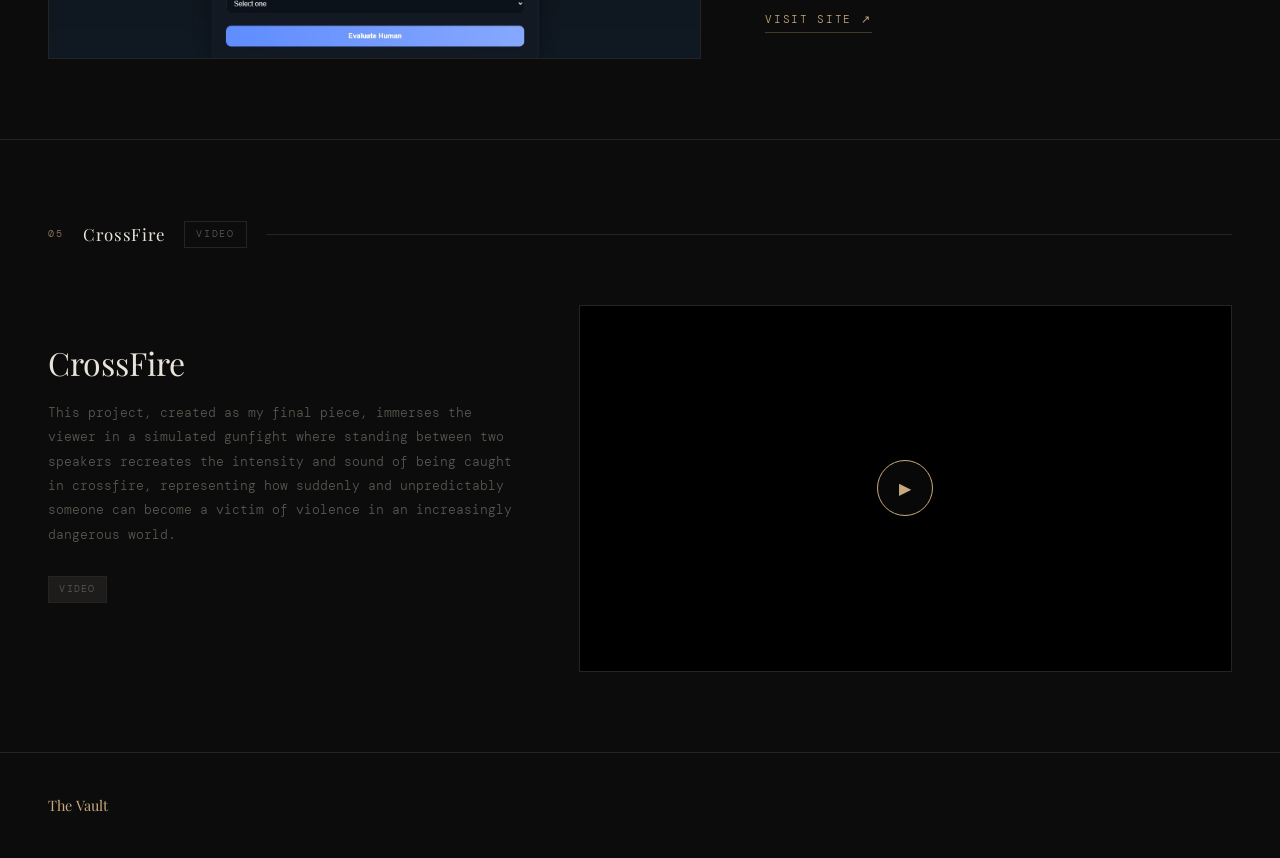
==== commit eb2ac2c7: "Update index.html" ====
--- a/index.html
+++ b/index.html
@@ -10,14 +10,11 @@
 <body>
 
   <!-- ── BACKGROUND AUDIO ── -->
-  <!-- Add your audio file path to the src attribute below -->
-  <!-- Example: <source src="background.mp3" type="audio/mpeg"> -->
   <audio id="bg-audio" loop>
     <source src="background.mp3" type="audio/mpeg">
   </audio>
 
   <!-- ── MUSIC TOGGLE BUTTON ── -->
-  <!-- This button floats in the bottom-right corner at all times -->
   <button id="music-btn" aria-label="Toggle background music">
     <span id="music-icon">▶</span>
     <span id="music-label">Music</span>
@@ -41,7 +38,7 @@
     <h1>The Vault made by<br /><em>Christian Rojas.</em></h1>
     <p class="hero-desc">
       This is a digital collection of web projects and audio-visual work —
-      built from the ground up with code, design, and sound. This is made for my INFO 4940 class where I document all the projects I've done in the class, and all my work is below. 
+      built from the ground up with code, design, and sound. This is made for my INFO 4940 class where I document all the projects I've done in the class, and all my work is below.
       THE BACKGROUND MUSIC IS A PROJECT I MADE AS WELL, CLICK THE BUTTON ON THE BOTTOM RIGHT.
     </p>
   </div>
@@ -55,7 +52,8 @@
     </div>
     <div class="project-layout">
       <div class="project-media">
-        <div class="video-thumb">
+        <!-- portrait class makes this display vertically since it was filmed on a phone -->
+        <div class="video-thumb portrait">
           <video src="love.mp4" preload="metadata"></video>
           <div class="play-btn">▶</div>
         </div>
@@ -89,7 +87,7 @@
       <div class="project-info">
         <div class="project-title">Hack</div>
         <div class="project-desc">
-        My project hacks a 25-minute timer by making it talk back with demotivational messages, showing how people lose focus while working.
+          My project hacks a 25-minute timer by making it talk back with demotivational messages, showing how people lose focus while working.
         </div>
         <div class="card-tags">
           <span class="tag">HTML</span>
@@ -111,7 +109,7 @@
     <div class="project-layout reverse">
       <div class="project-media">
         <div class="preview-strip">
-          <img src="Fading Confessional.jpg" alt="Programmatic preview" /> 
+          <img src="Fading Confessional.jpg" alt="Programmatic preview" />
         </div>
       </div>
       <div class="project-info">
@@ -139,13 +137,13 @@
     <div class="project-layout">
       <div class="project-media">
         <div class="preview-strip">
-          <img src="AssAIgnment.jpg" alt="AssAIgnment preview" /> 
+          <img src="AssAIgnment.jpg" alt="AssAIgnment preview" />
         </div>
       </div>
       <div class="project-info">
         <div class="project-title">AssAIgnment</div>
         <div class="project-desc">
-          Add a description of this website here — what it does, what inspired it, and how you built it.
+          My project explores how AI systems judge and rank people using limited personal data by creating a “Human Efficiency Score” that appears objective but is based on arbitrary rules, pushing viewers to question how much trust we place in automated systems that evaluate human behavior.
         </div>
         <div class="card-tags">
           <span class="tag">HTML</span>
@@ -167,14 +165,14 @@
     <div class="project-layout reverse">
       <div class="project-media">
         <div class="video-thumb">
-          <video src="Final.mp4" preload="metadata"></video> 
+          <video src="Final.mp4" preload="metadata"></video>
           <div class="play-btn">▶</div>
         </div>
       </div>
       <div class="project-info">
         <div class="project-title">CrossFire</div>
         <div class="project-desc">
-          Add a description of this video here — what it's about, the concept behind it, and what makes it yours.
+          This project, created as my final piece, immerses the viewer in a simulated gunfight where standing between two speakers recreates the intensity and sound of being caught in crossfire, representing how suddenly and unpredictably someone can become a victim of violence in an increasingly dangerous world.
         </div>
         <div class="card-tags">
           <span class="tag">Video</span>
@@ -186,7 +184,6 @@
   <!-- FOOTER -->
   <footer>
     <div class="footer-name">The Vault</div>
-    <div class="footer-note">All work original — built &amp; designed independently</div>
   </footer>
 
   <script src="script.js"></script>
--- a/style.css
+++ b/style.css
@@ -206,6 +206,7 @@
   opacity: 0.4;
 }
 
+/* ── VIDEO THUMB (landscape default) ── */
 .video-thumb {
   width: 100%;
   aspect-ratio: 16/9;
@@ -218,11 +219,20 @@
   overflow: hidden;
 }
 
+/* ── PORTRAIT VIDEO (phone-recorded, vertical) ── */
+.video-thumb.portrait {
+  aspect-ratio: 9/16;
+  width: auto;
+  height: 520px;
+  margin: 0 auto;
+}
+
 .video-thumb video {
   width: 100%;
   height: 100%;
-  object-fit: cover;
+  object-fit: contain;
   display: block;
+  background: #000;
 }
 
 .play-btn {
@@ -237,7 +247,7 @@
   color: var(--accent);
   font-size: 1rem;
   cursor: pointer;
-  transition: background 0.2s, transform 0.2s;
+  transition: background 0.2s, transform 0.2s, opacity 0.2s;
   background: rgba(12, 12, 12, 0.7);
   z-index: 2;
 }
@@ -386,5 +396,8 @@
   }
   .project-layout.reverse .project-media { order: 0; }
   .project-layout.reverse .project-info  { order: 0; }
+  .video-thumb.portrait {
+    height: 380px;
+  }
   footer { flex-direction: column; gap: 0.5rem; text-align: center; padding: 2rem 1.5rem; }
 }
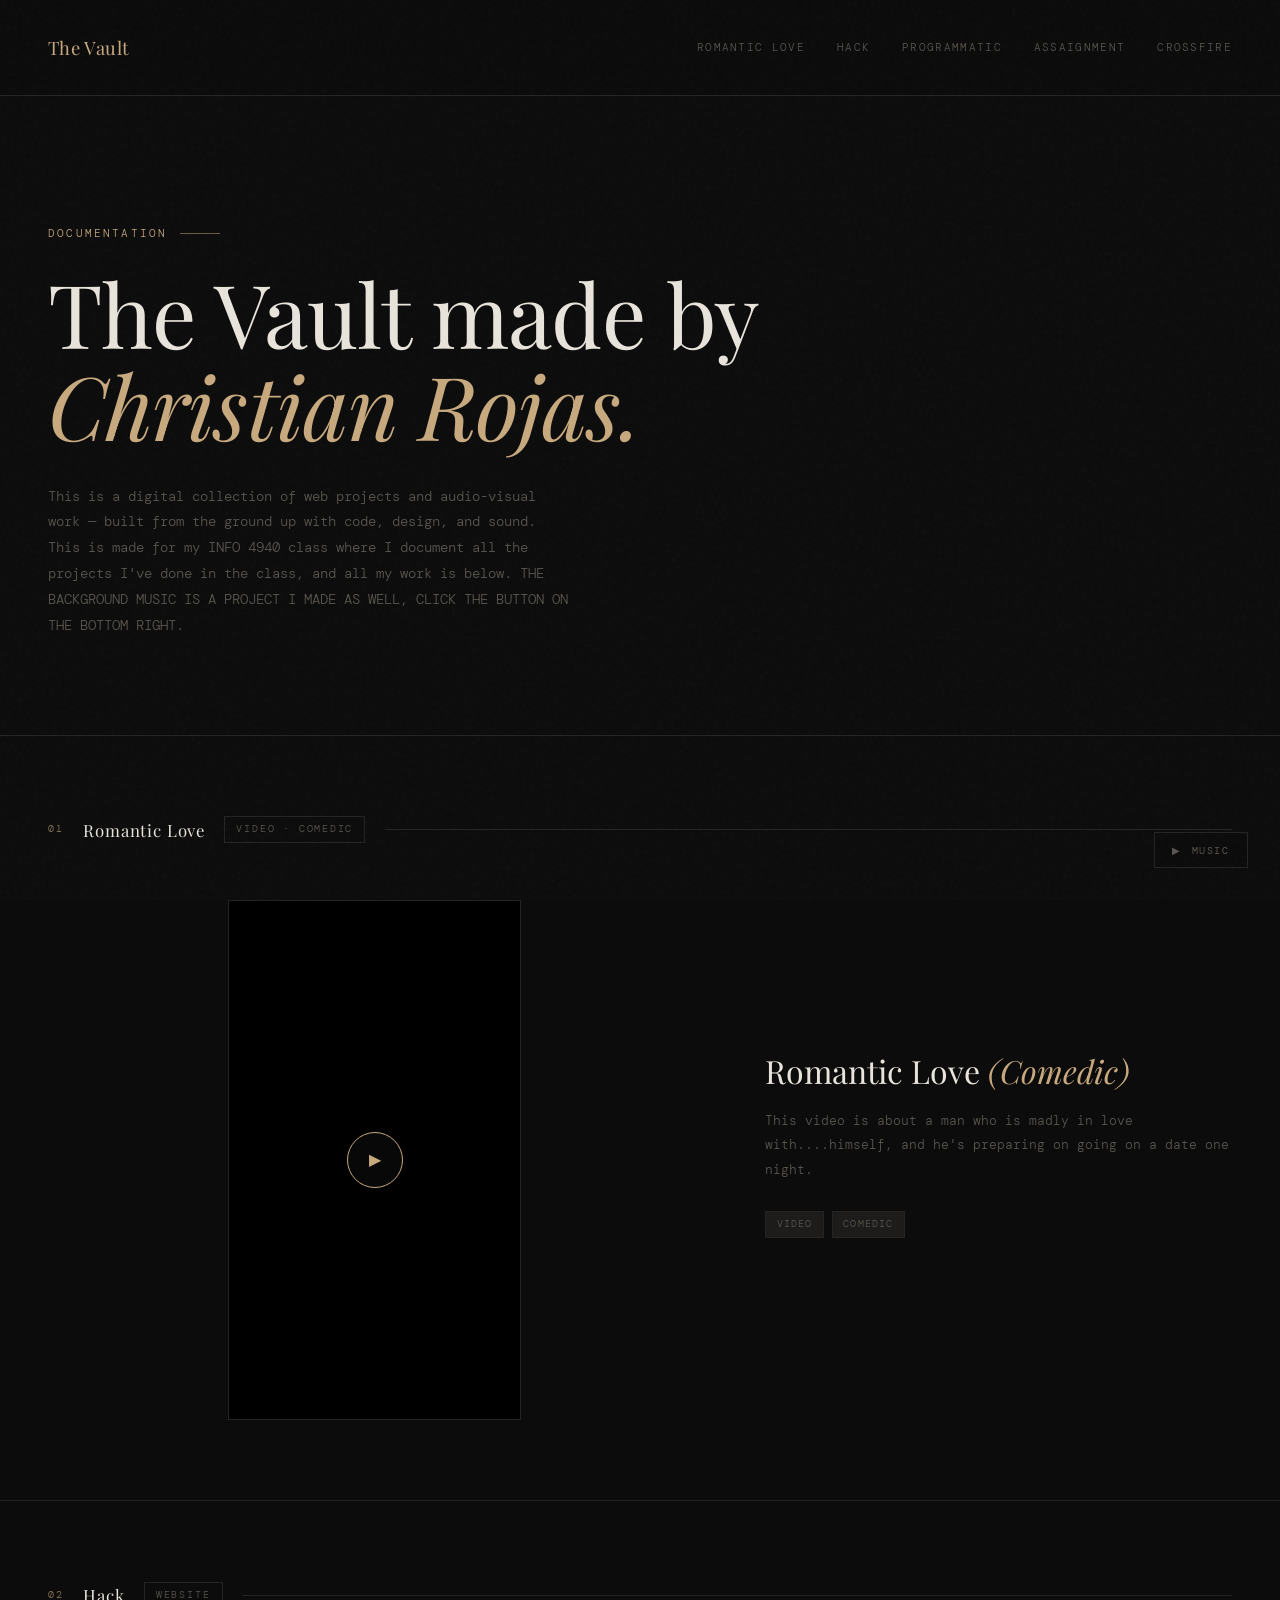
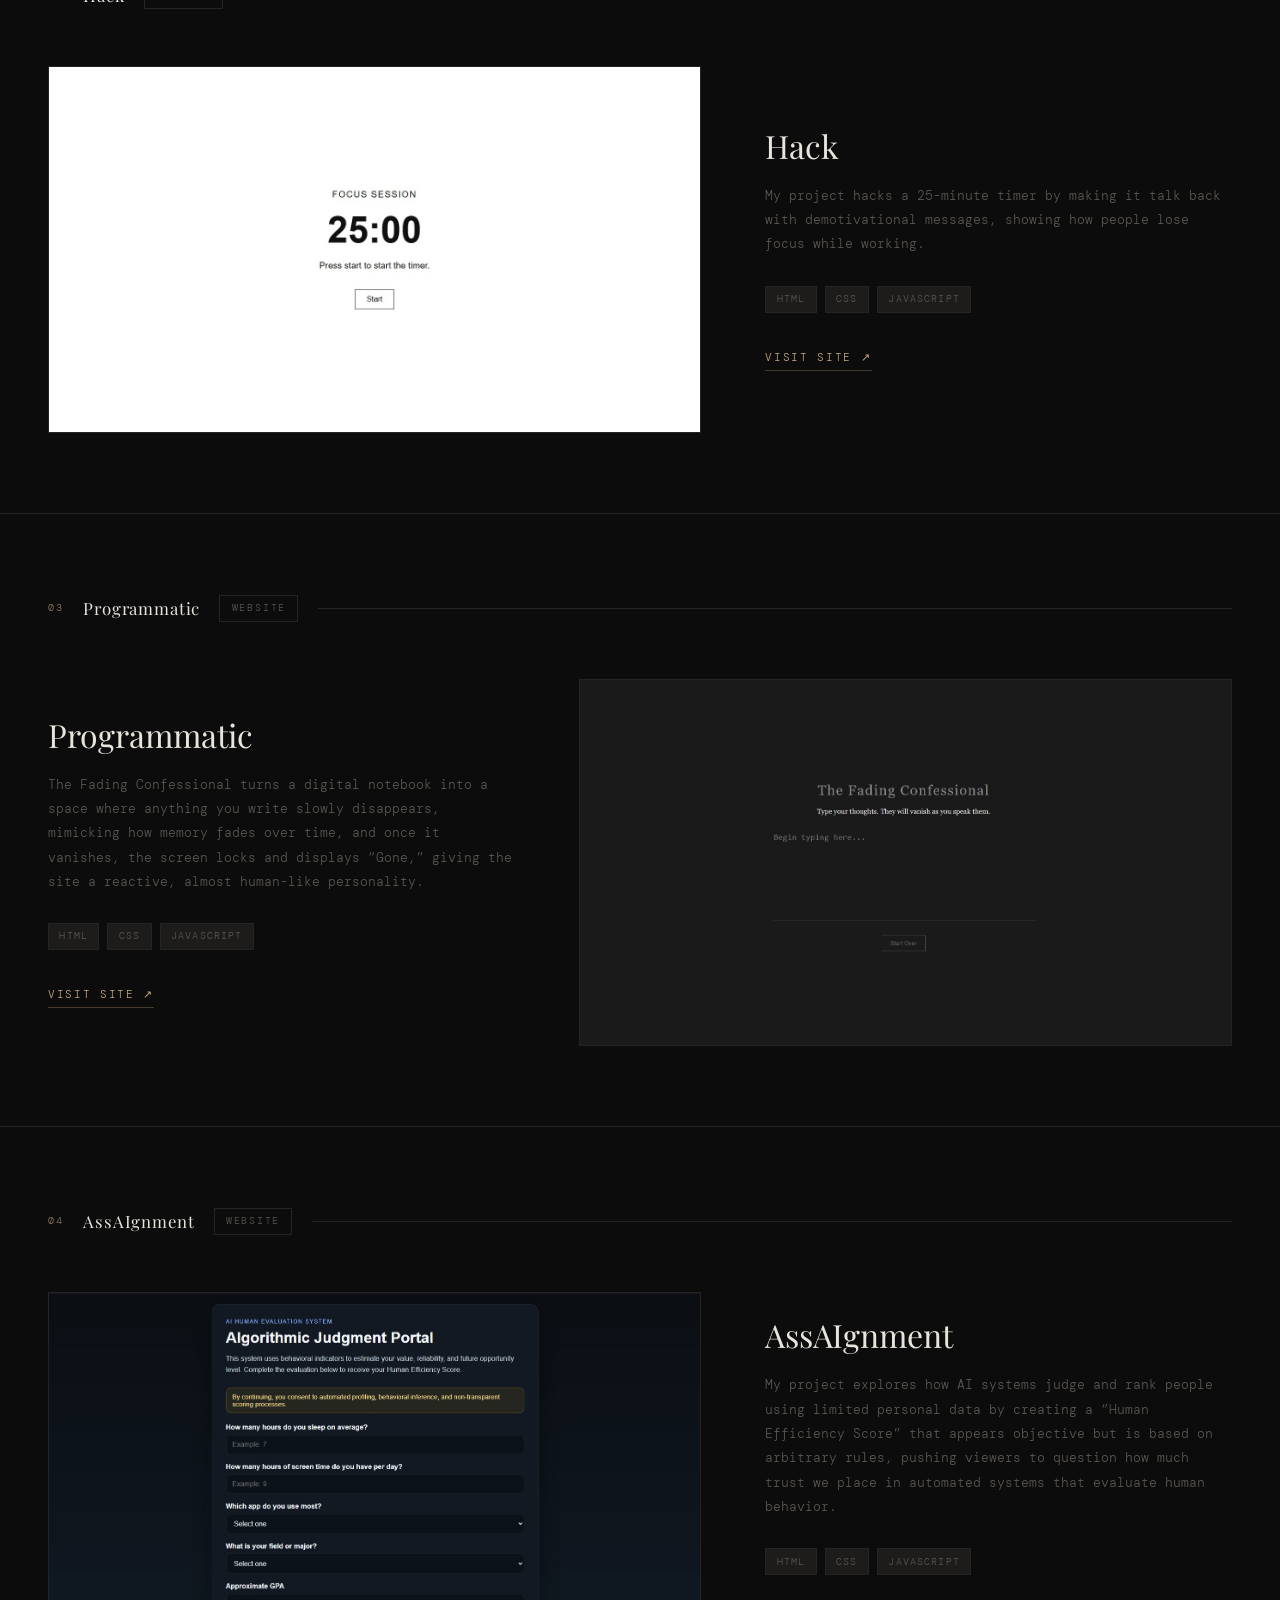
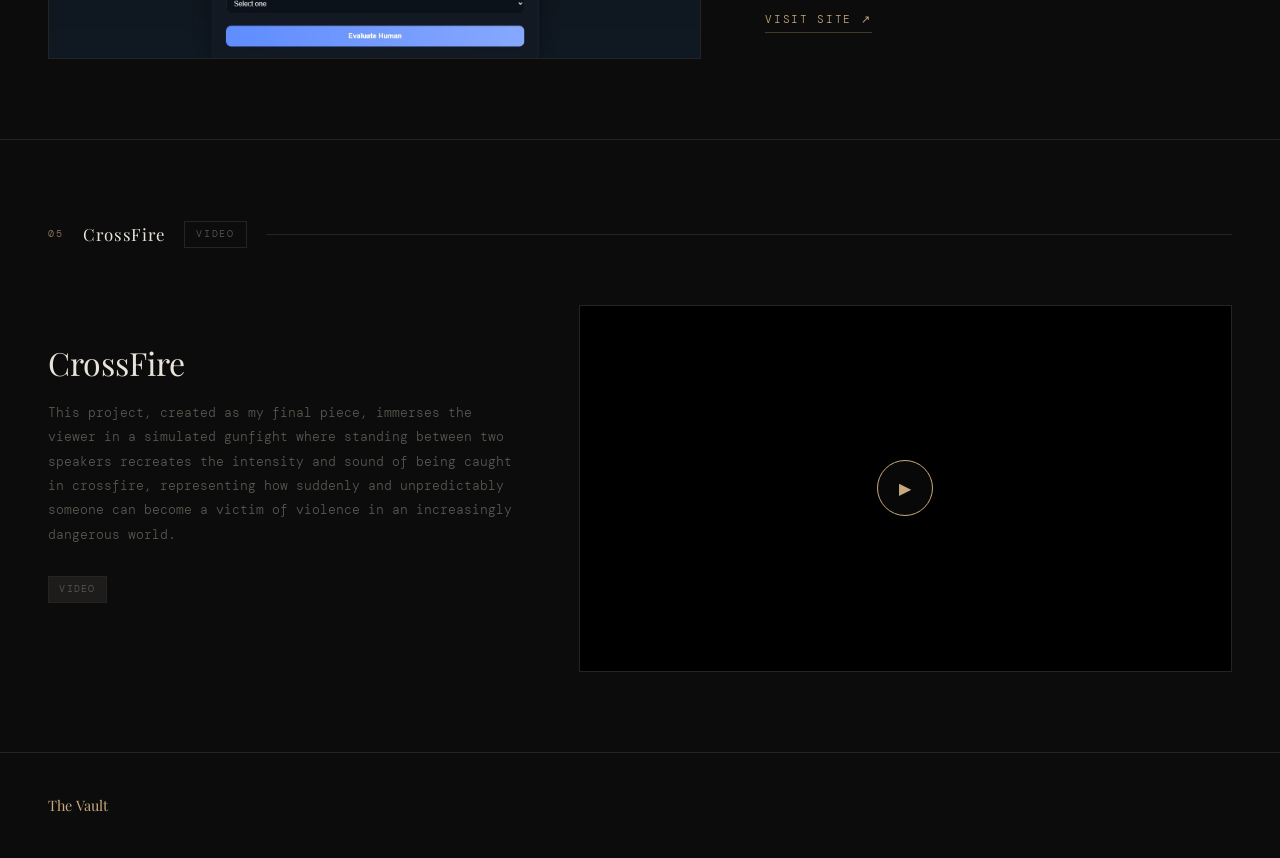
==== commit c212ac4f: "Update index.html" ====
--- a/index.html
+++ b/index.html
@@ -115,7 +115,7 @@
       <div class="project-info">
         <div class="project-title">Programmatic</div>
         <div class="project-desc">
-          Add a description of this website here — what it does, what inspired it, and how you built it.
+          The Fading Confessional turns a digital notebook into a space where anything you write slowly disappears, mimicking how memory fades over time, and once it vanishes, the screen locks and displays “Gone,” giving the site a reactive, almost human-like personality.
         </div>
         <div class="card-tags">
           <span class="tag">HTML</span>
